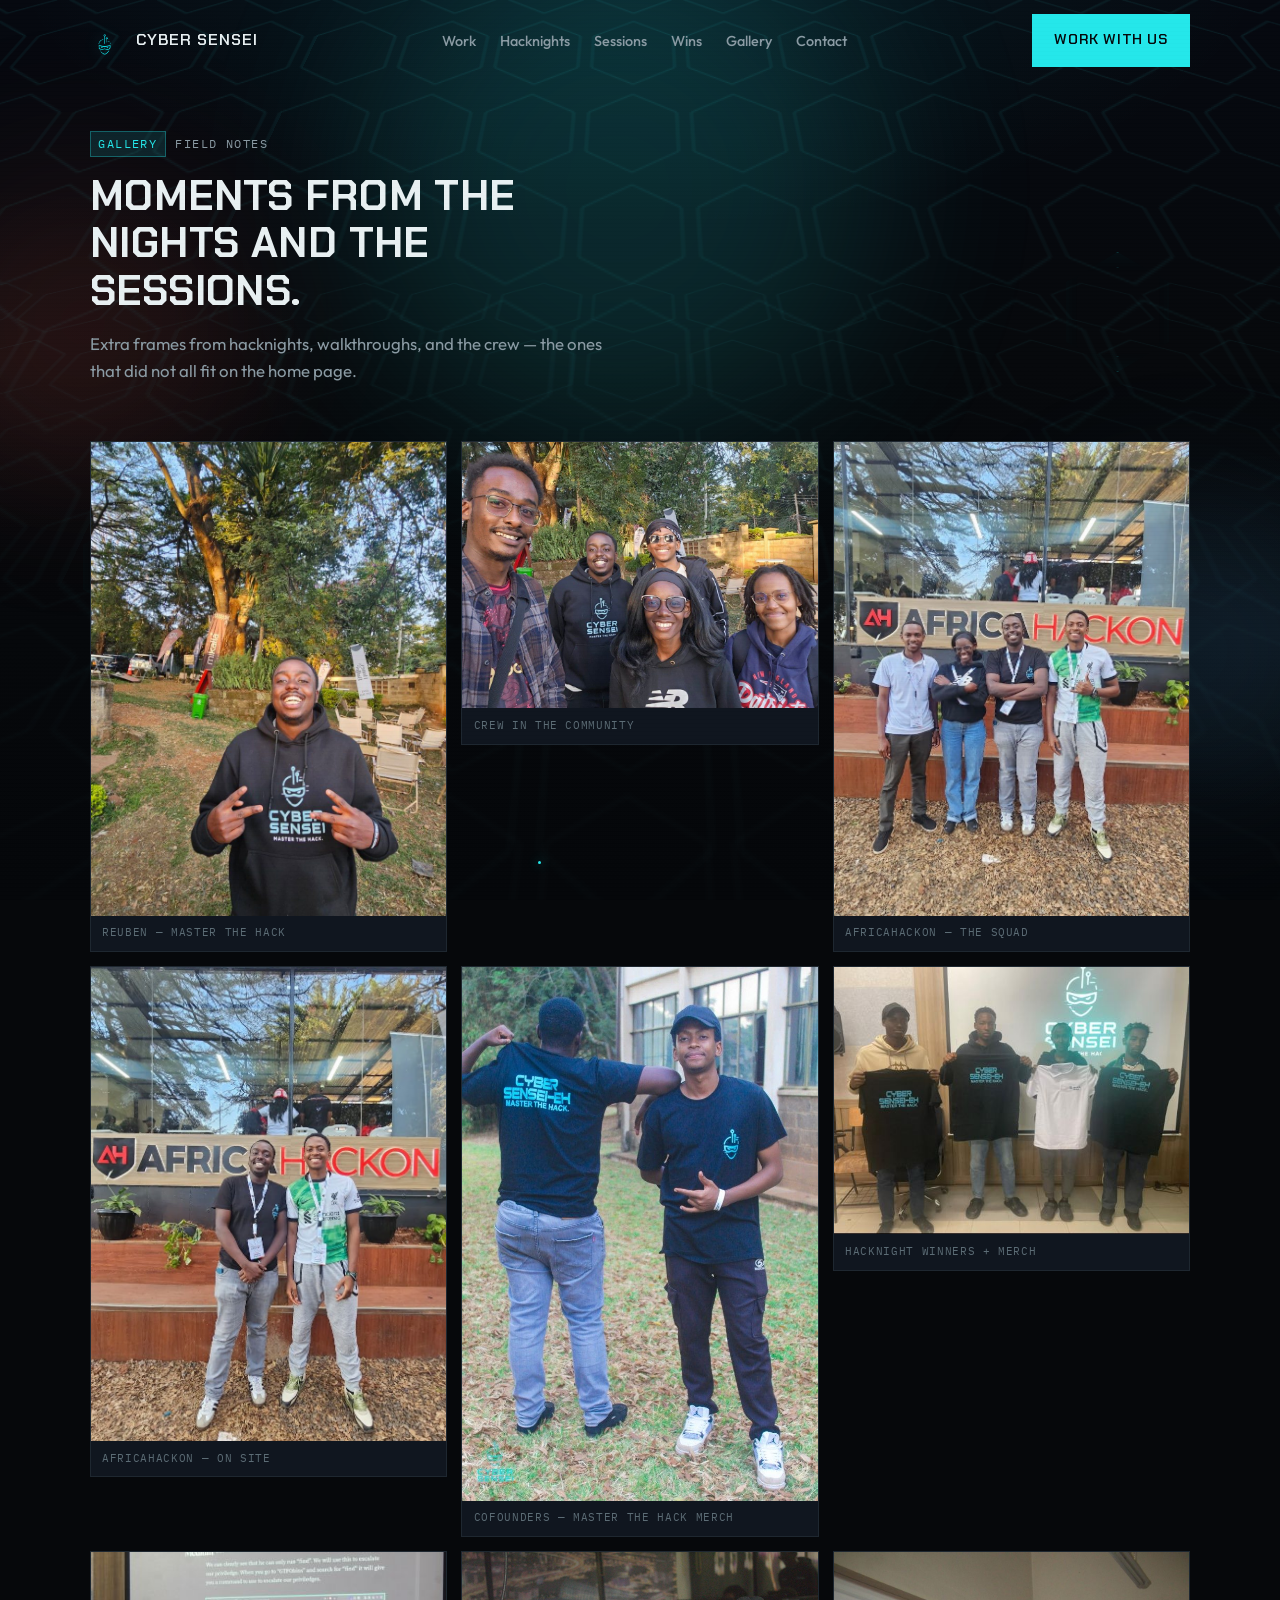
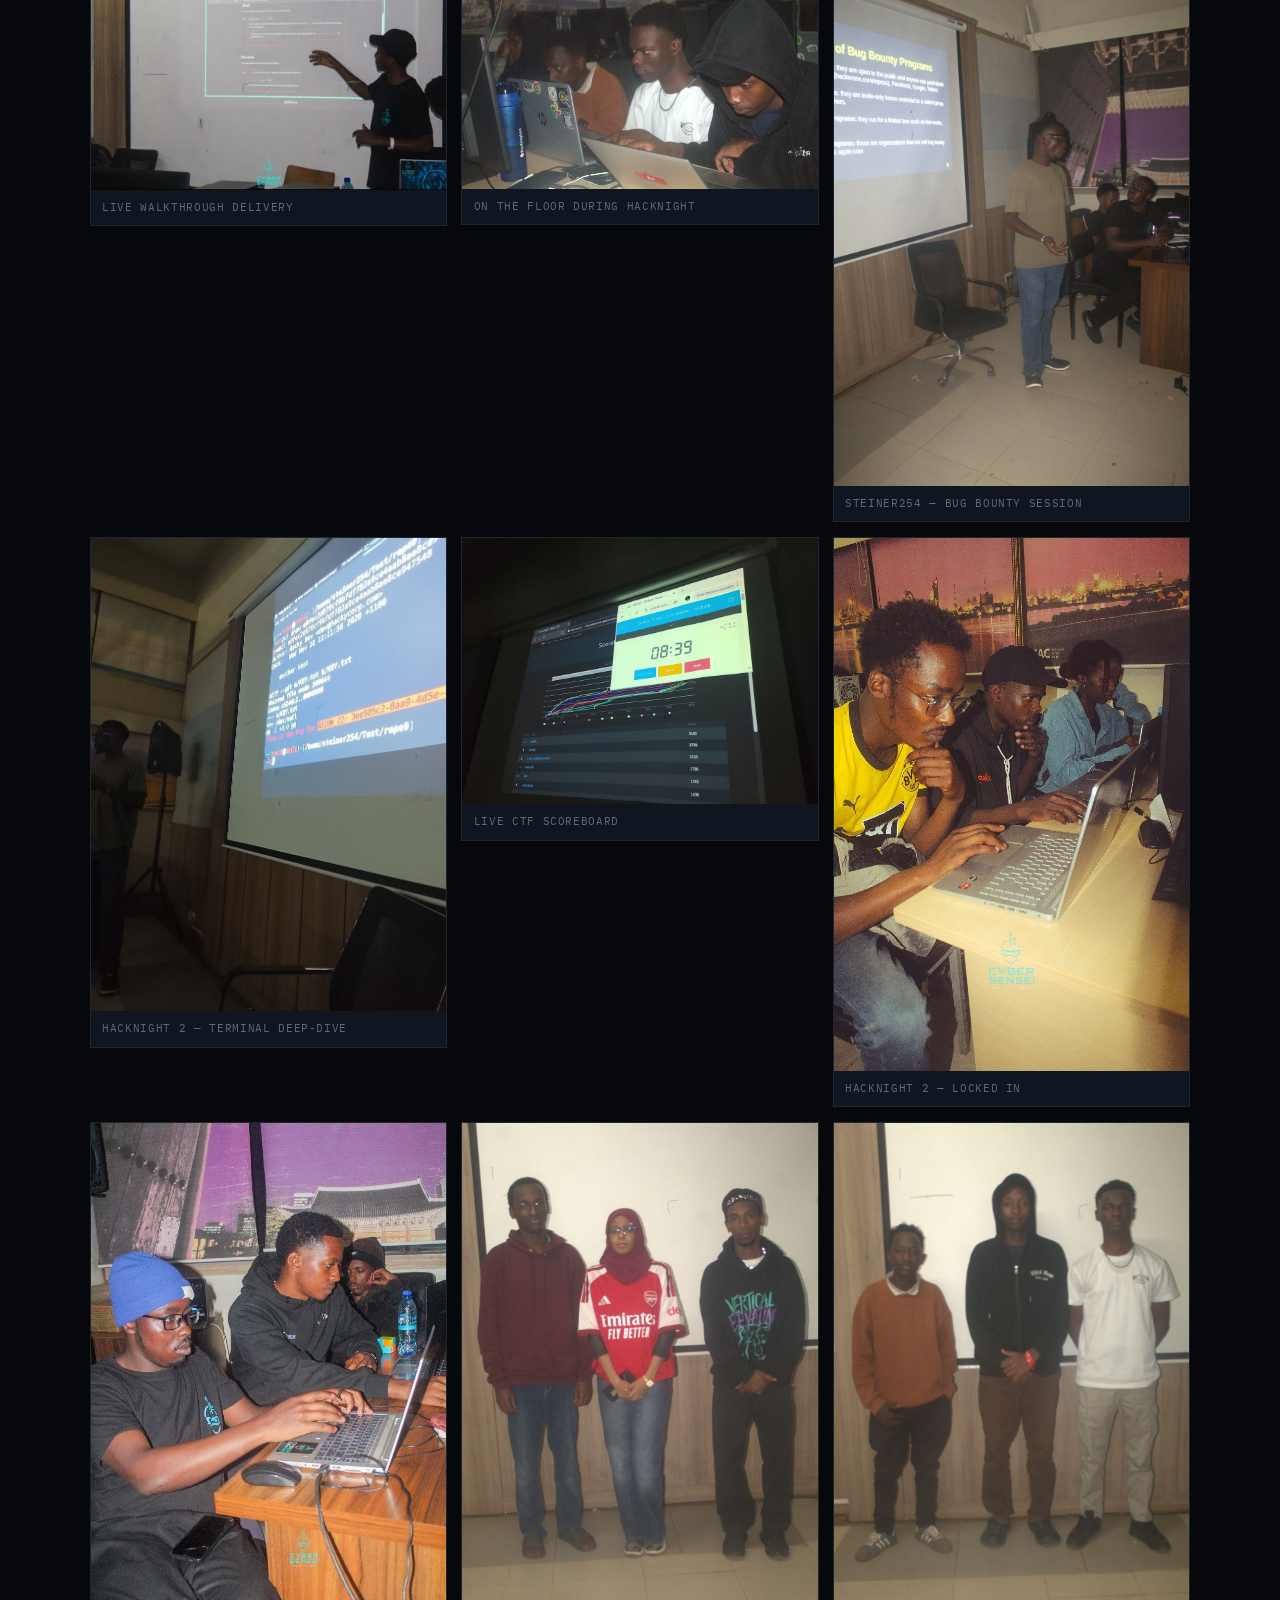
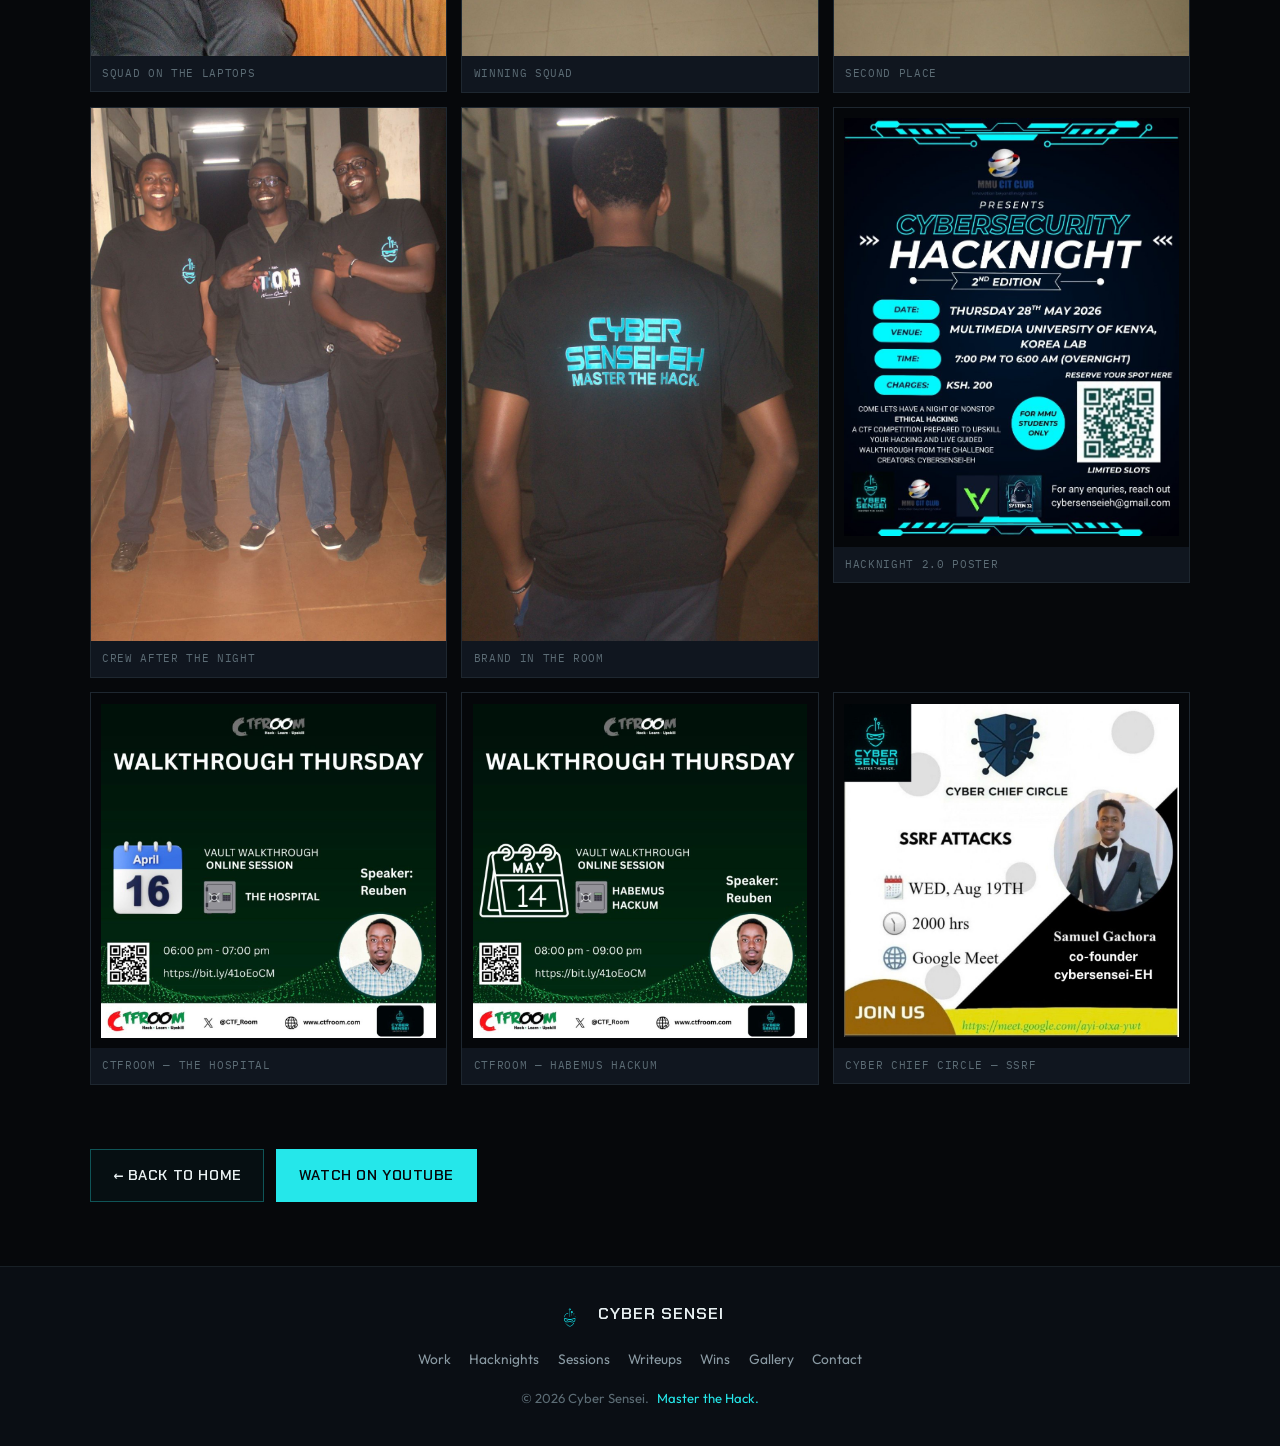
==== gallery/index.html @ e400ac19 "Serve inner pages without a .html suffix. Move each section into its own folder so the public addres" ====
<!DOCTYPE html>
<html lang="en">
<head>
  <meta charset="UTF-8">
  <meta name="viewport" content="width=device-width, initial-scale=1.0">
  <title>Gallery | Cyber Sensei</title>
  <meta name="description" content="Photos from Cyber Sensei hacknights, sessions, and community work.">
  <link rel="icon" type="image/svg+xml" href="../assets/favicon.svg">
  <link rel="apple-touch-icon" href="../assets/apple-touch-icon.png">
  <link rel="preconnect" href="https://fonts.googleapis.com">
  <link rel="preconnect" href="https://fonts.gstatic.com" crossorigin>
  <link href="https://fonts.googleapis.com/css2?family=Chakra+Petch:wght@500;600;700&family=IBM+Plex+Mono:wght@400;500&family=Outfit:wght@400;500;600;700&display=swap" rel="stylesheet">
  <link rel="stylesheet" href="../css/styles.css?v=pages-1">
</head>
<body class="page-gallery">

  <div class="scanlines" aria-hidden="true"></div>
  <div class="page-glow" aria-hidden="true"></div>
  <div class="atmosphere" aria-hidden="true">
    <div class="hex-mesh"></div>
    <div class="hex-mesh hex-mesh--soft"></div>
    <span class="glow-blob glow-blob--cyan"></span>
    <span class="glow-blob glow-blob--warm"></span>
    <span class="glow-blob glow-blob--steel"></span>
    <span class="hex-ring hex-ring--1"></span>
    <span class="hex-ring hex-ring--2"></span>
    <span class="spark spark--1"></span>
    <span class="spark spark--2"></span>
    <span class="spark spark--3"></span>
  </div>

  <header class="site-header" id="siteHeader">
    <div class="shell header-inner">
      <a href="../" class="brand">
        <img src="../assets/logo-mark.png" alt="" class="brand-mark" width="40" height="40">
        <span class="brand-word">Cyber Sensei</span>
      </a>

      <nav class="main-nav" id="mainNav" aria-label="Primary">
        <ul>
          <li><a href="../work/">Work</a></li>
          <li><a href="../hacknights/">Hacknights</a></li>
          <li><a href="../sessions/">Sessions</a></li>
          <li><a href="../wins/">Wins</a></li>
          <li><a href="../gallery/" aria-current="page">Gallery</a></li>
          <li><a href="../#contact">Contact</a></li>
        </ul>
      </nav>

      <div class="header-actions">
        <a href="../#contact" class="btn btn-solid">Work With Us</a>
        <button class="nav-toggle" id="navToggle" aria-label="Open menu" aria-expanded="false">
          <span></span><span></span>
        </button>
      </div>
    </div>
  </header>

  <main>
    <section class="gallery-hero">
      <div class="shell">
        <p class="eyebrow"><span class="eyebrow-code">GALLERY</span> Field notes</p>
        <h1>Moments from the nights and the sessions.</h1>
        <p class="section-lede">
          Extra frames from hacknights, walkthroughs, and the crew — the ones that
          did not all fit on the home page.
        </p>
      </div>
    </section>

    <section class="gallery-grid-section">
      <div class="shell gallery-masonry">

        <figure class="gallery-item" data-reveal>
          <div class="gallery-frame">
            <img src="../assets/gallery/reuben-hoodie.jpg" alt="Reuben in Cyber Sensei hoodie" loading="lazy">
          </div>
          <figcaption>Reuben — Master the Hack</figcaption>
        </figure>

        <figure class="gallery-item" data-reveal>
          <div class="gallery-frame">
            <img src="../assets/gallery/crew-selfie.jpg" alt="Cyber Sensei crew selfie" loading="lazy">
          </div>
          <figcaption>Crew in the community</figcaption>
        </figure>

        <figure class="gallery-item" data-reveal>
          <div class="gallery-frame">
            <img src="../assets/gallery/africahackon-group.jpg" alt="Team at AfricaHackon" loading="lazy">
          </div>
          <figcaption>AfricaHackon — the squad</figcaption>
        </figure>

        <figure class="gallery-item" data-reveal>
          <div class="gallery-frame">
            <img src="../assets/gallery/africahackon-duo.jpg" alt="Duo at AfricaHackon sign" loading="lazy">
          </div>
          <figcaption>AfricaHackon — on site</figcaption>
        </figure>

        <figure class="gallery-item" data-reveal>
          <div class="gallery-frame">
            <img src="../assets/hacknight/cofounders.jpg" alt="Cyber Sensei cofounders in branded merch" loading="lazy">
          </div>
          <figcaption>Cofounders — Master the Hack merch</figcaption>
        </figure>

        <figure class="gallery-item" data-reveal>
          <div class="gallery-frame">
            <img src="../assets/hacknight/merch-winners.jpg" alt="Winners with Cyber Sensei merch" loading="lazy">
          </div>
          <figcaption>Hacknight winners + merch</figcaption>
        </figure>

        <figure class="gallery-item" data-reveal>
          <div class="gallery-frame">
            <img src="../assets/hacknight/teaching-session.jpg" alt="Live walkthrough on projector" loading="lazy">
          </div>
          <figcaption>Live walkthrough delivery</figcaption>
        </figure>

        <figure class="gallery-item" data-reveal>
          <div class="gallery-frame">
            <img src="../assets/hacknight/in-action.jpg" alt="Students during hacknight" loading="lazy">
          </div>
          <figcaption>On the floor during Hacknight</figcaption>
        </figure>

        <figure class="gallery-item" data-reveal>
          <div class="gallery-frame">
            <img src="../assets/hacknight/steiner254.jpg" alt="steiner254 presenting bug bounty" loading="lazy">
          </div>
          <figcaption>steiner254 — bug bounty session</figcaption>
        </figure>

        <figure class="gallery-item" data-reveal>
          <div class="gallery-frame">
            <img src="../assets/hacknight/hn2-steiner-terminal.jpg" alt="Terminal demo during Hacknight 2" loading="lazy">
          </div>
          <figcaption>Hacknight 2 — terminal deep-dive</figcaption>
        </figure>

        <figure class="gallery-item" data-reveal>
          <div class="gallery-frame">
            <img src="../assets/hacknight/hn2-scoreboard.jpg" alt="Live CTF scoreboard" loading="lazy">
          </div>
          <figcaption>Live CTF scoreboard</figcaption>
        </figure>

        <figure class="gallery-item" data-reveal>
          <div class="gallery-frame">
            <img src="../assets/hacknight/hn2-focus.jpg" alt="Focused students at Hacknight 2" loading="lazy">
          </div>
          <figcaption>Hacknight 2 — locked in</figcaption>
        </figure>

        <figure class="gallery-item" data-reveal>
          <div class="gallery-frame">
            <img src="../assets/hacknight/hn2-crew-laptops.jpg" alt="Squad on laptops" loading="lazy">
          </div>
          <figcaption>Squad on the laptops</figcaption>
        </figure>

        <figure class="gallery-item" data-reveal>
          <div class="gallery-frame">
            <img src="../assets/hacknight/winners.jpg" alt="Winning team" loading="lazy">
          </div>
          <figcaption>Winning squad</figcaption>
        </figure>

        <figure class="gallery-item" data-reveal>
          <div class="gallery-frame">
            <img src="../assets/hacknight/second-place.jpg" alt="Second place team" loading="lazy">
          </div>
          <figcaption>Second place</figcaption>
        </figure>

        <figure class="gallery-item" data-reveal>
          <div class="gallery-frame">
            <img src="../assets/hacknight/crew.jpg" alt="Crew after the night" loading="lazy">
          </div>
          <figcaption>Crew after the night</figcaption>
        </figure>

        <figure class="gallery-item" data-reveal>
          <div class="gallery-frame">
            <img src="../assets/hacknight/brand-room.jpg" alt="Cyber Sensei branding in the room" loading="lazy">
          </div>
          <figcaption>Brand in the room</figcaption>
        </figure>

        <figure class="gallery-item gallery-item--poster" data-reveal>
          <div class="gallery-frame">
            <img src="../assets/events/hacknight2-poster.jpg" alt="Hacknight 2 poster" loading="lazy">
          </div>
          <figcaption>Hacknight 2.0 poster</figcaption>
        </figure>

        <figure class="gallery-item gallery-item--poster" data-reveal>
          <div class="gallery-frame">
            <img src="../assets/events/ctfroom-hospital.jpg" alt="CTFROOM The Hospital poster" loading="lazy">
          </div>
          <figcaption>CTFROOM — The Hospital</figcaption>
        </figure>

        <figure class="gallery-item gallery-item--poster" data-reveal>
          <div class="gallery-frame">
            <img src="../assets/events/ctfroom-habemus.jpg" alt="CTFROOM Habemus Hackum poster" loading="lazy">
          </div>
          <figcaption>CTFROOM — Habemus Hackum</figcaption>
        </figure>

        <figure class="gallery-item gallery-item--poster" data-reveal>
          <div class="gallery-frame">
            <img src="../assets/events/cyber-chief-ssrf.jpg" alt="Cyber Chief Circle SSRF poster" loading="lazy">
          </div>
          <figcaption>Cyber Chief Circle — SSRF</figcaption>
        </figure>
      </div>
    </section>

    <section class="gallery-back">
      <div class="shell">
        <a href="../" class="btn btn-ghost">← Back to home</a>
        <a href="../writeups/#youtube" class="btn btn-solid">Watch on YouTube</a>
      </div>
    </section>
  </main>

  <footer class="site-footer">
    <div class="shell footer-inner">
      <a href="../" class="footer-brand">
        <img src="../assets/logo-mark.png" alt="" width="36" height="36">
        <span>Cyber Sensei</span>
      </a>
      <nav class="footer-nav" aria-label="Footer">
        <a href="../work/">Work</a>
        <a href="../hacknights/">Hacknights</a>
        <a href="../sessions/">Sessions</a>
        <a href="../writeups/">Writeups</a>
        <a href="../wins/">Wins</a>
        <a href="../gallery/">Gallery</a>
        <a href="../#contact">Contact</a>
      </nav>
      <p class="footer-copy">
        © <span id="year"></span> Cyber Sensei.
        <span class="footer-tag">Master the Hack.</span>
      </p>
    </div>
  </footer>

  <button class="to-top" id="toTop" aria-label="Back to top">↑</button>
  <script src="../js/script.js?v=pages-1"></script>
</body>
</html>
---- css/styles.css ----
/* Cyber Sensei — Redesign v2
   Brand cyan from logo. Cleaner atmosphere. Compact founders.
   ============================================================ */

:root {
  --ink: #06080b;
  --ink-2: #0a0e14;
  --ink-3: #10161f;
  --ink-4: #161e29;
  --line: rgba(170, 210, 220, 0.09);
  --line-strong: rgba(37, 231, 234, 0.32);

  --cyan: #25e7ea;
  --cyan-soft: #7af0f2;
  --cyan-dim: rgba(37, 231, 234, 0.12);
  --cyan-glow: rgba(37, 231, 234, 0.4);

  --signal: #e85a4a;
  --signal-dim: rgba(232, 90, 74, 0.1);
  --steel: #4a9fd8;
  --steel-dim: rgba(74, 159, 216, 0.1);

  --text: #e8f0f2;
  --muted: #8b9ba4;
  --faint: #5c6c75;

  --shell: 1100px;
  --ease: cubic-bezier(0.22, 0.85, 0.28, 1);

  --font-display: "Chakra Petch", sans-serif;
  --font-body: "Outfit", sans-serif;
  --font-mono: "IBM Plex Mono", monospace;
}

*, *::before, *::after { box-sizing: border-box; }
html { scroll-behavior: smooth; }
body, h1, h2, h3, h4, p, ul, ol, figure { margin: 0; }
ul, ol { padding: 0; list-style: none; }
a { color: inherit; text-decoration: none; }
img { max-width: 100%; display: block; }
button, input, textarea, select { font: inherit; color: inherit; }
button { cursor: pointer; border: 0; background: none; }

body {
  background: var(--ink);
  color: var(--text);
  font-family: var(--font-body);
  font-size: 1.05rem;
  line-height: 1.65;
  -webkit-font-smoothing: antialiased;
  overflow-x: hidden;
}

::selection {
  background: var(--cyan);
  color: var(--ink);
}

.shell {
  width: min(100% - 2.5rem, var(--shell));
  margin-inline: auto;
}

.mono {
  font-family: var(--font-mono);
  font-size: 0.85em;
  color: var(--cyan);
}

/* Fixed overlays */
.scanlines {
  pointer-events: none;
  position: fixed;
  inset: 0;
  z-index: 1000;
  opacity: 0.03;
  background: repeating-linear-gradient(
    to bottom,
    transparent 0,
    transparent 3px,
    rgba(0, 0, 0, 0.4) 4px
  );
}

.page-glow {
  pointer-events: none;
  position: fixed;
  inset: 0;
  z-index: -2;
  background:
    radial-gradient(ellipse 90% 55% at 50% -5%, rgba(37, 231, 234, 0.09), transparent 55%),
    radial-gradient(ellipse 45% 35% at 0% 40%, rgba(232, 90, 74, 0.06), transparent 55%),
    radial-gradient(ellipse 40% 40% at 100% 70%, rgba(74, 159, 216, 0.07), transparent 50%),
    linear-gradient(180deg, #060910 0%, #07090c 40%, #05070a 100%);
}

/* Atmosphere inspired by summit / savanna / cyberpro energy —
   hex terrain, dual glows, floating rings — in Cyber Sensei cyan */
.atmosphere {
  pointer-events: none;
  position: fixed;
  inset: 0;
  z-index: -1;
  overflow: hidden;
}

.hex-mesh {
  position: absolute;
  inset: -10% -5% auto;
  height: 72vh;
  opacity: 0.28;
  background-image: url("data:image/svg+xml,%3Csvg xmlns='http://www.w3.org/2000/svg' width='56' height='64' viewBox='0 0 56 64'%3E%3Cpath fill='none' stroke='%2325e7ea' stroke-opacity='0.45' stroke-width='1' d='M28 2 L52 16 V44 L28 58 L4 44 V16 Z'/%3E%3C/svg%3E");
  background-size: 56px 64px;
  transform: perspective(900px) rotateX(58deg) scale(1.35);
  transform-origin: center top;
  mask-image: linear-gradient(to bottom, black 10%, transparent 85%);
  -webkit-mask-image: linear-gradient(to bottom, black 10%, transparent 85%);
  animation: mesh-pulse 14s ease-in-out infinite;
}

.hex-mesh--soft {
  opacity: 0.12;
  top: 28%;
  height: 55vh;
  transform: perspective(900px) rotateX(62deg) scale(1.5) translateY(8%);
  animation-duration: 20s;
  animation-delay: -4s;
  filter: blur(0.4px);
}

@keyframes mesh-pulse {
  0%, 100% { opacity: 0.22; }
  50% { opacity: 0.34; }
}

.glow-blob {
  position: absolute;
  border-radius: 50%;
  filter: blur(90px);
  animation: blob-drift 24s ease-in-out infinite;
}

.glow-blob--cyan {
  width: min(48vw, 520px);
  height: min(48vw, 520px);
  background: #25e7ea;
  top: -8%;
  left: 28%;
  opacity: 0.14;
}

.glow-blob--warm {
  width: 320px;
  height: 320px;
  background: #e85a4a;
  top: 18%;
  left: -6%;
  opacity: 0.1;
  animation-duration: 28s;
  animation-delay: -6s;
}

.glow-blob--steel {
  width: 280px;
  height: 280px;
  background: #4a9fd8;
  bottom: 12%;
  right: -4%;
  opacity: 0.12;
  animation-duration: 26s;
  animation-delay: -11s;
}

@keyframes blob-drift {
  0%, 100% { transform: translate(0, 0) scale(1); }
  50% { transform: translate(18px, -28px) scale(1.08); }
}

.hex-ring {
  position: absolute;
  width: 160px;
  height: 160px;
  border: 1px solid rgba(37, 231, 234, 0.22);
  clip-path: polygon(50% 0%, 93% 25%, 93% 75%, 50% 100%, 7% 75%, 7% 25%);
  background: transparent;
  box-shadow: inset 0 0 24px rgba(37, 231, 234, 0.06);
  animation: ring-float 18s ease-in-out infinite;
}

.hex-ring::after {
  content: "";
  position: absolute;
  inset: 14px;
  clip-path: polygon(50% 0%, 93% 25%, 93% 75%, 50% 100%, 7% 75%, 7% 25%);
  border: 1px solid rgba(37, 231, 234, 0.12);
}

.hex-ring--1 { top: 28%; right: 8%; width: 120px; height: 120px; }
.hex-ring--2 { top: 58%; left: 6%; width: 90px; height: 90px; animation-delay: -5s; animation-duration: 22s; border-color: rgba(74, 159, 216, 0.25); }
.hex-ring--3 { bottom: 18%; right: 22%; width: 70px; height: 70px; animation-delay: -9s; opacity: 0.7; }

@keyframes ring-float {
  0%, 100% { transform: translateY(0) rotate(0deg); opacity: 0.55; }
  50% { transform: translateY(-22px) rotate(8deg); opacity: 0.9; }
}

.spark {
  position: absolute;
  width: 3px;
  height: 3px;
  border-radius: 50%;
  background: #25e7ea;
  box-shadow: 0 0 10px rgba(37, 231, 234, 0.8);
  animation: spark-rise 12s linear infinite;
}

.spark--1 { left: 18%; bottom: 8%; animation-delay: 0s; }
.spark--2 { left: 42%; bottom: 4%; animation-delay: -3s; animation-duration: 15s; }
.spark--3 { left: 68%; bottom: 10%; animation-delay: -7s; animation-duration: 13s; }
.spark--4 { left: 85%; bottom: 6%; animation-delay: -10s; animation-duration: 16s; }

@keyframes spark-rise {
  0% { transform: translateY(0) scale(1); opacity: 0; }
  15% { opacity: 0.9; }
  100% { transform: translateY(-70vh) scale(0.4); opacity: 0; }
}

/* legacy aliases if any remain */
.float-field { display: none; }

/* ---------- Header ---------- */
.site-header {
  position: fixed;
  inset: 0 0 auto;
  z-index: 100;
  padding: 0.85rem 0;
  transition: background 0.3s var(--ease), border-color 0.3s, backdrop-filter 0.3s;
  border-bottom: 1px solid transparent;
}

.site-header.is-scrolled {
  background: rgba(6, 8, 11, 0.88);
  backdrop-filter: blur(16px);
  border-bottom-color: var(--line);
}

.header-inner {
  display: flex;
  align-items: center;
  justify-content: space-between;
  gap: 1.5rem;
}

.brand {
  display: inline-flex;
  align-items: center;
  gap: 0.65rem;
}

.brand-mark {
  width: 36px;
  height: 36px;
  object-fit: contain;
  filter: drop-shadow(0 0 8px rgba(37, 231, 234, 0.35));
}

.brand-word {
  font-family: var(--font-display);
  font-weight: 600;
  font-size: 1rem;
  letter-spacing: 0.06em;
  text-transform: uppercase;
}

.main-nav ul {
  display: flex;
  gap: 1.5rem;
}

.main-nav a {
  font-size: 0.9rem;
  font-weight: 500;
  color: var(--muted);
  transition: color 0.2s;
}

.main-nav a:hover { color: var(--text); }

.header-actions {
  display: flex;
  align-items: center;
  gap: 0.75rem;
}

.nav-toggle {
  display: none;
  width: 42px;
  height: 42px;
  flex-direction: column;
  justify-content: center;
  align-items: center;
  gap: 6px;
}

.nav-toggle span {
  display: block;
  width: 22px;
  height: 2px;
  background: var(--text);
  transition: transform 0.25s var(--ease);
}

.nav-toggle[aria-expanded="true"] span:first-child {
  transform: translateY(4px) rotate(45deg);
}
.nav-toggle[aria-expanded="true"] span:last-child {
  transform: translateY(-4px) rotate(-45deg);
}

/* ---------- Buttons ---------- */
.btn {
  display: inline-flex;
  align-items: center;
  justify-content: center;
  gap: 0.5rem;
  padding: 0.85rem 1.35rem;
  font-family: var(--font-display);
  font-weight: 600;
  font-size: 0.9rem;
  letter-spacing: 0.04em;
  text-transform: uppercase;
  border: 1px solid transparent;
  transition: transform 0.2s var(--ease), background 0.2s, border-color 0.2s, box-shadow 0.2s;
}

.btn:hover { transform: translateY(-1px); }
.btn:active { transform: translateY(0); }

.btn-solid {
  background: var(--cyan);
  color: var(--ink);
}

.btn-solid:hover {
  box-shadow: 0 0 32px -6px var(--cyan-glow);
}

.btn-ghost {
  border-color: var(--line-strong);
  color: var(--text);
  background: rgba(37, 231, 234, 0.03);
}

.btn-ghost:hover {
  background: var(--cyan-dim);
  border-color: var(--cyan);
}

.btn-block { width: 100%; }

.text-link {
  display: inline-block;
  margin-top: 0.55rem;
  font-family: var(--font-mono);
  font-size: 0.84rem;
  color: var(--cyan);
  border-bottom: 1px solid transparent;
  transition: border-color 0.2s;
}

.text-link:hover { border-bottom-color: var(--cyan); }

/* ---------- Hero ---------- */
.hero {
  position: relative;
  min-height: 100svh;
  display: grid;
  place-items: center;
  padding: 7rem 0 5rem;
  overflow: hidden;
  background:
    linear-gradient(180deg, rgba(6, 8, 11, 0.2) 0%, var(--ink) 100%);
}

.hero-atmosphere {
  position: absolute;
  inset: 0;
  pointer-events: none;
}

.hero-mesh {
  position: absolute;
  inset: -20%;
  background:
    radial-gradient(circle at 30% 40%, rgba(37, 231, 234, 0.08), transparent 35%),
    radial-gradient(circle at 70% 55%, rgba(74, 159, 216, 0.06), transparent 30%),
    radial-gradient(circle at 50% 20%, rgba(37, 231, 234, 0.05), transparent 40%);
  animation: mesh-shift 18s ease-in-out infinite alternate;
}

@keyframes mesh-shift {
  from { transform: translate(0, 0) scale(1); }
  to { transform: translate(-2%, 3%) scale(1.05); }
}

.hero-grid {
  position: absolute;
  inset: 0;
  background-image:
    linear-gradient(rgba(37, 231, 234, 0.045) 1px, transparent 1px),
    linear-gradient(90deg, rgba(37, 231, 234, 0.045) 1px, transparent 1px);
  background-size: 64px 64px;
  mask-image: radial-gradient(ellipse 65% 55% at 50% 42%, black 15%, transparent 72%);
  animation: grid-drift 32s linear infinite;
}

@keyframes grid-drift {
  from { background-position: 0 0; }
  to { background-position: 64px 64px; }
}

.hero-orb {
  position: absolute;
  border-radius: 50%;
  filter: blur(90px);
}

.hero-orb--cyan {
  width: min(46vw, 480px);
  height: min(46vw, 480px);
  background: var(--cyan);
  top: 6%;
  left: 50%;
  opacity: 0.14;
  animation: orb-breathe 9s ease-in-out infinite;
}

.hero-orb--red {
  width: 240px;
  height: 240px;
  background: var(--signal);
  bottom: 14%;
  left: 6%;
  opacity: 0.1;
  animation: orb-float 11s ease-in-out infinite 1s;
}

.hero-orb--blue {
  width: 220px;
  height: 220px;
  background: var(--steel);
  bottom: 20%;
  right: 8%;
  opacity: 0.12;
  animation: orb-float 10s ease-in-out infinite 2s;
}

.hero-ring {
  position: absolute;
  top: 42%;
  left: 50%;
  width: min(70vw, 560px);
  height: min(70vw, 560px);
  transform: translate(-50%, -50%);
  border: 1px solid rgba(37, 231, 234, 0.08);
  border-radius: 50%;
  animation: ring-pulse 6s ease-in-out infinite;
}

@keyframes orb-breathe {
  0%, 100% { transform: translateX(-50%) scale(1); opacity: 0.12; }
  50% { transform: translateX(-50%) scale(1.1); opacity: 0.2; }
}

@keyframes orb-float {
  0%, 100% { transform: translateY(0); }
  50% { transform: translateY(-16px); }
}

@keyframes ring-pulse {
  0%, 100% { opacity: 0.4; transform: translate(-50%, -50%) scale(1); }
  50% { opacity: 0.8; transform: translate(-50%, -50%) scale(1.04); }
}

.hero-stage {
  position: relative;
  z-index: 1;
  text-align: center;
  display: flex;
  flex-direction: column;
  align-items: center;
  gap: 1.25rem;
  max-width: 720px;
}

.hero-logo {
  width: min(72vw, 380px);
  height: auto;
  filter: drop-shadow(0 0 48px rgba(37, 231, 234, 0.28));
  animation: logo-in 1s var(--ease) both;
}

@keyframes logo-in {
  from { opacity: 0; transform: translateY(14px) scale(0.97); }
  to { opacity: 1; transform: translateY(0) scale(1); }
}

.hero-headline {
  font-family: var(--font-display);
  font-weight: 700;
  font-size: clamp(1.9rem, 5.2vw, 3.2rem);
  line-height: 1.12;
  letter-spacing: 0.01em;
  text-transform: uppercase;
  animation: fade-up 0.85s var(--ease) 0.12s both;
}

.hero-headline em {
  font-style: normal;
  color: var(--cyan);
  text-shadow: 0 0 40px rgba(37, 231, 234, 0.25);
}

.hero-lede {
  max-width: 32rem;
  color: var(--muted);
  font-size: 1.06rem;
  animation: fade-up 0.85s var(--ease) 0.24s both;
}

.hero-cta {
  display: flex;
  flex-wrap: wrap;
  gap: 0.8rem;
  justify-content: center;
  margin-top: 0.35rem;
  animation: fade-up 0.85s var(--ease) 0.36s both;
}

@keyframes fade-up {
  from { opacity: 0; transform: translateY(14px); }
  to { opacity: 1; transform: translateY(0); }
}

.scroll-hint {
  position: absolute;
  bottom: 1.6rem;
  left: 50%;
  transform: translateX(-50%);
  width: 22px;
  height: 36px;
  display: grid;
  place-items: start center;
  padding-top: 6px;
  border: 1px solid var(--line-strong);
  border-radius: 999px;
  opacity: 0.65;
}

.scroll-hint-line {
  width: 2px;
  height: 8px;
  background: var(--cyan);
  animation: scroll-pulse 1.6s ease-in-out infinite;
}

@keyframes scroll-pulse {
  0% { transform: translateY(0); opacity: 1; }
  100% { transform: translateY(12px); opacity: 0; }
}

/* ---------- Ticker ---------- */
.ticker {
  border-block: 1px solid var(--line);
  background: linear-gradient(90deg, var(--ink-2), var(--ink-3), var(--ink-2));
  overflow: hidden;
  padding: 0.8rem 0;
}

.ticker-track {
  display: flex;
  align-items: center;
  gap: 1.4rem;
  width: max-content;
  font-family: var(--font-display);
  font-size: 0.78rem;
  font-weight: 600;
  letter-spacing: 0.12em;
  text-transform: uppercase;
  color: var(--muted);
  animation: ticker 42s linear infinite;
}

.ticker-track i {
  display: inline-block;
  width: 5px;
  height: 5px;
  background: var(--cyan);
  border-radius: 50%;
  box-shadow: 0 0 8px var(--cyan-glow);
}

@keyframes ticker {
  from { transform: translateX(0); }
  to { transform: translateX(-50%); }
}

/* ---------- Shared ---------- */
.eyebrow {
  display: inline-flex;
  align-items: center;
  gap: 0.6rem;
  font-family: var(--font-mono);
  font-size: 0.76rem;
  letter-spacing: 0.12em;
  text-transform: uppercase;
  color: var(--muted);
  margin-bottom: 0.95rem;
}

.eyebrow-code {
  color: var(--cyan);
  padding: 0.15rem 0.45rem;
  border: 1px solid var(--line-strong);
  background: var(--cyan-dim);
}

.section-head {
  max-width: 38rem;
  margin-bottom: 2.75rem;
}

.section-head--center {
  margin-inline: auto;
  text-align: center;
}

.section-head h2,
.about-intro h2,
.why-intro h2,
.contact-copy h2 {
  font-family: var(--font-display);
  font-weight: 700;
  font-size: clamp(1.7rem, 3.4vw, 2.45rem);
  line-height: 1.15;
  letter-spacing: 0.01em;
  text-transform: uppercase;
}

.section-lede {
  margin-top: 0.85rem;
  color: var(--muted);
  max-width: 34rem;
}

.section-head--center .section-lede {
  margin-inline: auto;
}

/* ---------- About ---------- */
.about {
  padding: 6rem 0;
  background:
    radial-gradient(ellipse 55% 45% at 0% 40%, rgba(37, 231, 234, 0.05), transparent 55%),
    var(--ink);
}

.about-layout {
  display: grid;
  grid-template-columns: 1fr 1.1fr;
  gap: 3.25rem;
  align-items: start;
}

.about-body p {
  color: var(--muted);
  margin-bottom: 1rem;
}

.about-pills {
  display: flex;
  flex-wrap: wrap;
  gap: 0.55rem;
  margin-top: 1.5rem;
  padding-top: 1.5rem;
  border-top: 1px solid var(--line);
}

.about-pills li {
  font-family: var(--font-mono);
  font-size: 0.72rem;
  letter-spacing: 0.06em;
  text-transform: uppercase;
  color: var(--cyan-soft);
  padding: 0.4rem 0.7rem;
  border: 1px solid var(--line-strong);
  background: var(--cyan-dim);
}

/* ---------- Work grid ---------- */
.work {
  padding: 6rem 0;
  background:
    linear-gradient(180deg, var(--ink-2) 0%, var(--ink-3) 100%);
  border-block: 1px solid var(--line);
}

.work-grid {
  display: grid;
  grid-template-columns: repeat(3, 1fr);
  gap: 1rem;
}

.work-item {
  padding: 1.5rem 1.35rem 1.6rem;
  border: 1px solid var(--line);
  background: rgba(6, 8, 11, 0.45);
  position: relative;
  transition: border-color 0.25s, transform 0.25s var(--ease), background 0.25s;
}

.work-item::after {
  content: "";
  position: absolute;
  inset: 0 auto 0 0;
  width: 2px;
  background: linear-gradient(180deg, var(--cyan), transparent);
  opacity: 0;
  transition: opacity 0.25s;
}

.work-item:hover {
  transform: translateY(-3px);
  border-color: var(--line-strong);
  background: var(--ink-4);
}

.work-item:hover::after { opacity: 1; }

.work-index {
  font-family: var(--font-mono);
  font-size: 0.75rem;
  color: var(--cyan);
  display: block;
  margin-bottom: 0.85rem;
}

.work-item h3 {
  font-family: var(--font-display);
  font-size: 1.15rem;
  font-weight: 600;
  letter-spacing: 0.02em;
  text-transform: uppercase;
  margin-bottom: 0.55rem;
}

.work-item p {
  color: var(--muted);
  font-size: 0.95rem;
}

/* Featured engagement under services — editorial strip, not a card */
.work-proof {
  margin-top: 3.25rem;
  padding-top: 2.1rem;
  border-top: 1px solid var(--line);
  position: relative;
  max-width: 46rem;
}

.work-proof::before {
  content: "";
  position: absolute;
  top: -1px;
  left: 0;
  width: 5.5rem;
  height: 2px;
  background: var(--cyan);
}

.work-proof-top {
  display: flex;
  flex-wrap: wrap;
  align-items: center;
  justify-content: space-between;
  gap: 0.65rem 1.25rem;
  margin-bottom: 1.15rem;
}

.work-proof-status {
  display: inline-flex;
  align-items: center;
  gap: 0.45rem;
  font-family: var(--font-mono);
  font-size: 0.7rem;
  letter-spacing: 0.08em;
  text-transform: uppercase;
  color: var(--cyan-soft);
}

.work-proof-dot {
  width: 0.42rem;
  height: 0.42rem;
  border-radius: 50%;
  background: var(--cyan);
  box-shadow: 0 0 10px var(--cyan-glow);
  flex-shrink: 0;
}

.work-proof-kicker {
  font-family: var(--font-mono);
  font-size: 0.72rem;
  letter-spacing: 0.1em;
  text-transform: uppercase;
  color: var(--faint);
  margin-bottom: 0.55rem;
}

.work-proof h3 {
  font-family: var(--font-display);
  font-weight: 700;
  font-size: clamp(1.35rem, 2.8vw, 1.85rem);
  letter-spacing: 0.01em;
  line-height: 1.2;
  text-transform: none;
  margin-bottom: 1rem;
  max-width: 22ch;
}

.work-proof-body {
  display: grid;
  gap: 0.85rem;
  max-width: 40rem;
}

.work-proof-body p {
  color: var(--muted);
  font-size: 1.02rem;
  line-height: 1.65;
}

.work-proof-body a {
  color: var(--cyan-soft);
  border-bottom: 1px solid rgba(37, 231, 234, 0.35);
  transition: color 0.2s, border-color 0.2s;
}

.work-proof-body a:hover {
  color: var(--cyan);
  border-bottom-color: var(--cyan);
}

.work-proof-outcome {
  color: var(--text) !important;
  padding-left: 0.95rem;
  border-left: 2px solid rgba(37, 231, 234, 0.55);
}

.work-proof > .text-link {
  margin-top: 1.25rem;
}

@media (max-width: 640px) {
  .work-proof {
    margin-top: 2.5rem;
    padding-top: 1.6rem;
  }

  .work-proof h3 {
    max-width: none;
  }
}

/* ---------- Hacknights ---------- */
.hacknights {
  padding: 6rem 0;
  background:
    radial-gradient(ellipse 55% 45% at 80% 10%, rgba(37, 231, 234, 0.07), transparent 50%),
    radial-gradient(ellipse 40% 35% at 0% 80%, rgba(232, 90, 74, 0.05), transparent 50%),
    var(--ink);
  border-block: 1px solid var(--line);
}

.hn-stats {
  display: grid;
  grid-template-columns: repeat(4, 1fr);
  gap: 0.85rem;
  margin-bottom: 2.5rem;
}

.hn-collab {
  display: flex;
  align-items: center;
  gap: 1.25rem;
  margin-bottom: 2rem;
  padding: 1rem 1.2rem;
  border: 1px solid var(--line);
  background: var(--ink-2);
}

.hn-collab-logo {
  width: auto;
  height: 64px;
  object-fit: contain;
  flex-shrink: 0;
  background: #f5f5f5;
  padding: 0.35rem 0.55rem;
}

.hn-collab p {
  margin: 0;
  color: var(--muted);
  font-size: 0.95rem;
}

.hn-collab strong { color: var(--text); }

.hn-meta-line {
  display: flex;
  flex-wrap: wrap;
  gap: 0.5rem 0.85rem;
  margin-bottom: 0.9rem !important;
}

.hn-meta-line span {
  font-family: var(--font-mono);
  font-size: 0.72rem;
  letter-spacing: 0.06em;
  text-transform: uppercase;
  color: var(--cyan);
  padding: 0.25rem 0.5rem;
  border: 1px solid var(--line-strong);
  background: var(--cyan-dim);
}

.hn-feature--flip { margin-top: 2rem; }

@media (min-width: 961px) {
  .hn-feature--flip .hn-feature-copy { order: 1; }
  .hn-feature--flip .hn-feature-media { order: 2; }
}

.hn-feature-media--poster {
  min-height: 380px;
  background: #05070a;
  display: grid;
  place-items: center;
}

.hn-feature-media--poster img {
  width: 100%;
  height: 100%;
  max-height: 520px;
}

.img-contain {
  object-fit: contain !important;
  object-position: center center !important;
}

.img-focus-top {
  object-fit: cover !important;
  object-position: center top !important;
}

.img-focus-center {
  object-fit: cover !important;
  object-position: center center !important;
}

.hn-stat {
  padding: 1.15rem 1rem;
  border: 1px solid var(--line);
  background: linear-gradient(160deg, var(--ink-3), var(--ink-2));
  text-align: center;
}

.hn-stat strong {
  display: block;
  font-family: var(--font-display);
  font-size: clamp(1.35rem, 3vw, 1.85rem);
  color: var(--cyan);
  letter-spacing: 0.02em;
  margin-bottom: 0.3rem;
}

.hn-stat span {
  font-size: 0.82rem;
  color: var(--muted);
}

.hn-feature {
  display: grid;
  grid-template-columns: 1.05fr 1fr;
  gap: 1.5rem;
  align-items: stretch;
  margin-bottom: 1.5rem;
}

.hn-feature-media {
  position: relative;
  overflow: hidden;
  border: 1px solid var(--line-strong);
  min-height: 320px;
}

.hn-feature-media img {
  width: 100%;
  height: 100%;
  object-fit: cover;
  object-position: center top;
  filter: contrast(1.05) saturate(0.95);
}

.hn-feature-overlay {
  position: absolute;
  left: 0;
  right: 0;
  bottom: 0;
  padding: 1rem 1.1rem;
  background: linear-gradient(transparent, rgba(6, 8, 11, 0.92));
}

.hn-feature-overlay p {
  color: var(--muted);
  font-size: 0.9rem;
  margin-top: 0.2rem;
}

.hn-feature-copy {
  padding: 0.4rem 0.2rem;
}

.hn-feature-copy h3 {
  font-family: var(--font-display);
  font-size: 1.4rem;
  font-weight: 600;
  letter-spacing: 0.02em;
  text-transform: uppercase;
  margin-bottom: 0.85rem;
}

.hn-feature-copy p {
  color: var(--muted);
  margin-bottom: 0.85rem;
  font-size: 0.98rem;
}

.hn-checklist {
  margin-top: 1rem;
  display: flex;
  flex-direction: column;
  gap: 0.55rem;
}

.hn-checklist li {
  position: relative;
  padding-left: 1.15rem;
  font-size: 0.94rem;
}

.hn-checklist li::before {
  content: "";
  position: absolute;
  left: 0;
  top: 0.55em;
  width: 7px;
  height: 7px;
  background: var(--cyan);
  box-shadow: 0 0 10px var(--cyan-glow);
}

.hn-gallery {
  display: grid;
  grid-template-columns: repeat(4, 1fr);
  gap: 0.75rem;
  margin-bottom: 2rem;
}

.hn-gallery figure {
  border: 1px solid var(--line);
  overflow: hidden;
  background: var(--ink-3);
  transition: border-color 0.25s, transform 0.25s var(--ease);
}

.hn-gallery figure:hover {
  border-color: var(--line-strong);
  transform: translateY(-2px);
}

.hn-gallery img {
  width: 100%;
  aspect-ratio: 3 / 4;
  object-fit: cover;
  object-position: center center;
}

.hn-gallery figcaption {
  padding: 0.55rem 0.7rem;
  font-family: var(--font-mono);
  font-size: 0.68rem;
  letter-spacing: 0.06em;
  text-transform: uppercase;
  color: var(--faint);
}

.hn-guest {
  display: grid;
  grid-template-columns: 280px 1fr;
  gap: 1.5rem;
  align-items: center;
  padding: 1.25rem;
  border: 1px solid var(--line-strong);
  background:
    linear-gradient(120deg, rgba(37, 231, 234, 0.06), transparent 45%),
    var(--ink-2);
}

.hn-guest-media {
  overflow: hidden;
  border: 1px solid var(--line);
  aspect-ratio: 4 / 3;
}

.hn-guest-media img {
  width: 100%;
  height: 100%;
  object-fit: cover;
  object-position: center top;
}

.hn-guest-copy a {
  color: var(--cyan);
  border-bottom: 1px solid transparent;
}

.hn-guest-copy a:hover { border-bottom-color: var(--cyan); }

.hn-invite {
  margin-top: 2rem;
  padding: 1.6rem 1.5rem;
  border: 1px dashed var(--line-strong);
  background:
    radial-gradient(ellipse 70% 80% at 0% 0%, rgba(37, 231, 234, 0.08), transparent 55%),
    var(--ink-2);
}

.hn-invite h3 {
  font-family: var(--font-display);
  font-size: 1.35rem;
  font-weight: 600;
  letter-spacing: 0.02em;
  text-transform: uppercase;
  margin-bottom: 0.7rem;
}

.hn-invite p {
  color: var(--muted);
  max-width: 42rem;
  margin-bottom: 1.15rem;
}

.session-recording {
  margin-top: 0.85rem;
  padding-top: 0.75rem;
  border-top: 1px solid var(--line);
  font-size: 0.88rem;
  color: var(--muted);
  line-height: 1.5;
}

.session-recording a {
  display: inline;
  color: var(--cyan);
  word-break: break-all;
  border-bottom: 1px solid transparent;
}

.session-recording a:hover { border-bottom-color: var(--cyan); }

.hn-guest-copy h3 {
  font-family: var(--font-display);
  font-size: 1.35rem;
  font-weight: 600;
  letter-spacing: 0.02em;
  text-transform: uppercase;
  margin-bottom: 0.75rem;
}

.hn-guest-copy p {
  color: var(--muted);
  margin-bottom: 0.7rem;
}

.hn-guest-copy strong { color: var(--text); }

.hn-guest-note {
  font-family: var(--font-mono);
  font-size: 0.8rem;
  color: var(--cyan) !important;
}

/* ---------- Sessions ---------- */
.sessions {
  padding: 6rem 0;
  background: var(--ink-2);
}

.partners {
  display: flex;
  flex-direction: column;
  gap: 0.75rem;
  margin-bottom: 2rem;
  padding-bottom: 1.25rem;
  border-bottom: 1px solid var(--line);
}

.partners-label {
  font-family: var(--font-mono);
  font-size: 0.72rem;
  letter-spacing: 0.12em;
  text-transform: uppercase;
  color: var(--faint);
}

.partners-list {
  display: flex;
  flex-wrap: wrap;
  gap: 0.55rem;
}

.partners-list li {
  font-family: var(--font-display);
  font-size: 0.82rem;
  letter-spacing: 0.04em;
  text-transform: uppercase;
  padding: 0.4rem 0.75rem;
  border: 1px solid var(--line-strong);
  background: var(--cyan-dim);
  color: var(--cyan-soft);
}

.partners-row {
  display: flex;
  flex-wrap: wrap;
  align-items: center;
  gap: 0.85rem 1.1rem;
}

.partner-logo {
  height: 48px;
  width: auto;
  object-fit: contain;
  background: #f5f5f5;
  padding: 0.3rem 0.5rem;
}

.session-feature {
  display: grid;
  grid-template-columns: 1.15fr 0.7fr;
  gap: 1.5rem 2rem;
  align-items: center;
  margin: 0 0 1.5rem;
  padding: 1.35rem 1.25rem;
  border: 1px solid var(--line-strong);
  background:
    linear-gradient(135deg, rgba(37, 231, 234, 0.06), transparent 42%),
    var(--ink-3);
}

.session-feature h3 {
  font-family: var(--font-display);
  font-size: clamp(1.25rem, 2.4vw, 1.6rem);
  font-weight: 700;
  letter-spacing: 0.02em;
  text-transform: uppercase;
  margin: 0.35rem 0 0.7rem;
  max-width: 16ch;
}

.session-feature-copy p {
  color: var(--muted);
  line-height: 1.65;
  max-width: 46ch;
}

.session-feature-copy a:not(.text-link) {
  color: var(--cyan-soft);
  border-bottom: 1px solid rgba(37, 231, 234, 0.35);
}

.session-feature-copy .session-meta {
  margin-top: 0.85rem;
}

.session-feature-video {
  margin: 0;
  justify-self: center;
  width: min(100%, 280px);
}

.session-feature-video video {
  display: block;
  width: 100%;
  aspect-ratio: 9 / 16;
  object-fit: cover;
  background: #05070a;
  border: 1px solid var(--line);
}

.session-feature-video figcaption {
  margin-top: 0.45rem;
  font-family: var(--font-mono);
  font-size: 0.68rem;
  letter-spacing: 0.08em;
  text-transform: uppercase;
  color: var(--faint);
}

.session-grid {
  display: grid;
  grid-template-columns: repeat(2, 1fr);
  gap: 1rem;
}

.session-card {
  border: 1px solid var(--line);
  background: var(--ink-3);
  overflow: hidden;
  transition: border-color 0.25s, transform 0.25s var(--ease);
  display: flex;
  flex-direction: column;
}

.session-card:hover {
  border-color: var(--line-strong);
  transform: translateY(-3px);
}

.session-card-body {
  padding: 1.15rem 1.2rem 1.3rem;
  flex: 1;
}

.session-partner {
  display: inline-block;
  font-family: var(--font-mono);
  font-size: 0.7rem;
  letter-spacing: 0.12em;
  text-transform: uppercase;
  color: var(--cyan);
  margin-bottom: 0.45rem;
}

.session-card h3 {
  font-family: var(--font-display);
  font-size: 1.08rem;
  font-weight: 600;
  letter-spacing: 0.02em;
  text-transform: uppercase;
  margin-bottom: 0.45rem;
}

.session-card p {
  color: var(--muted);
  font-size: 0.92rem;
  margin-bottom: 0.65rem;
}

.session-meta {
  font-family: var(--font-mono);
  font-size: 0.72rem;
  color: var(--faint);
  letter-spacing: 0.04em;
}

.session-card-media {
  background: #070a0e;
  border-bottom: 1px solid var(--line);
  overflow: hidden;
}

.session-card-media--poster {
  aspect-ratio: 4 / 5;
  display: grid;
  place-items: center;
  padding: 0.75rem;
}

.session-card-media--poster img {
  width: 100%;
  height: 100%;
  object-fit: contain;
}

.session-card-media--logo {
  aspect-ratio: 16 / 10;
  display: grid;
  place-items: center;
  padding: 1.5rem;
  background: #f7f7f7;
}

.session-card-media--logo img {
  max-height: 110px;
  width: auto;
  object-fit: contain;
}

/* ---------- Writeups ---------- */
.writeups {
  padding: 6rem 0;
  background:
    radial-gradient(ellipse 45% 50% at 0% 50%, rgba(74, 159, 216, 0.07), transparent 55%),
    var(--ink);
  border-block: 1px solid var(--line);
}

.platforms {
  display: flex;
  flex-wrap: wrap;
  align-items: center;
  gap: 0.75rem 1rem;
  margin-bottom: 1.75rem;
  padding-bottom: 1.25rem;
  border-bottom: 1px solid var(--line);
}

.platforms-label {
  font-family: var(--font-mono);
  font-size: 0.72rem;
  letter-spacing: 0.12em;
  text-transform: uppercase;
  color: var(--faint);
}

.platforms-list {
  display: flex;
  flex-wrap: wrap;
  gap: 0.5rem;
}

.platforms-list li {
  font-size: 0.82rem;
  padding: 0.4rem 0.7rem;
  border: 1px solid var(--line-strong);
  background: var(--cyan-dim);
  color: var(--cyan-soft);
  font-family: var(--font-mono);
  letter-spacing: 0.02em;
}

.writeups-grid {
  display: grid;
  grid-template-columns: repeat(2, 1fr);
  gap: 0.85rem;
}

.writeup-card {
  display: grid;
  grid-template-columns: auto 1fr;
  gap: 0.95rem;
  padding: 1.15rem 1.2rem;
  border: 1px solid var(--line);
  background: var(--ink-2);
  transition: border-color 0.2s, transform 0.2s var(--ease), background 0.2s;
}

.writeup-card:hover {
  border-color: var(--line-strong);
  background: var(--ink-3);
  transform: translateY(-2px);
}

.writeup-card h4 {
  font-family: var(--font-display);
  font-size: 1rem;
  font-weight: 600;
  letter-spacing: 0.03em;
  text-transform: uppercase;
  margin-bottom: 0.3rem;
}

.writeup-card p {
  color: var(--muted);
  font-size: 0.9rem;
  margin-bottom: 0.45rem;
}

.writeup-link {
  font-family: var(--font-mono);
  font-size: 0.78rem;
  color: var(--cyan);
}

.writeup-card--note {
  border-style: dashed;
}

/* ---------- YouTube ---------- */
.youtube {
  padding: 6rem 0;
  background:
    radial-gradient(ellipse 50% 45% at 90% 20%, rgba(37, 231, 234, 0.07), transparent 50%),
    var(--ink-2);
  border-block: 1px solid var(--line);
}

.yt-playlists {
  display: flex;
  flex-wrap: wrap;
  align-items: center;
  gap: 0.75rem 1rem;
  margin-bottom: 2.25rem;
  padding-bottom: 1.25rem;
  border-bottom: 1px solid var(--line);
}

.yt-playlists .text-link { margin-top: 0; margin-left: auto; }

.yt-block { margin-bottom: 2.25rem; }

.yt-block-head {
  max-width: 40rem;
  margin-bottom: 1.15rem;
}

.yt-block-head h3 {
  font-family: var(--font-display);
  font-size: 1.25rem;
  font-weight: 600;
  letter-spacing: 0.02em;
  text-transform: uppercase;
  margin-bottom: 0.4rem;
}

.yt-block-head p {
  color: var(--muted);
  font-size: 0.96rem;
}

.yt-grid {
  display: grid;
  grid-template-columns: 1fr 1fr;
  gap: 1rem;
}

.yt-card {
  border: 1px solid var(--line);
  background: var(--ink-3);
  overflow: hidden;
  transition: border-color 0.25s, transform 0.25s var(--ease);
}

.yt-card:hover { border-color: var(--line-strong); transform: translateY(-2px); }

.yt-card--wide {
  display: grid;
  grid-template-columns: 1.35fr 1fr;
  align-items: stretch;
}

.yt-card-body {
  padding: 1.1rem 1.15rem 1.25rem;
}

.yt-card-body h4 {
  font-family: var(--font-display);
  font-size: 1.05rem;
  font-weight: 600;
  letter-spacing: 0.02em;
  text-transform: uppercase;
  margin: 0.35rem 0 0.4rem;
}

.yt-card-body p {
  color: var(--muted);
  font-size: 0.9rem;
  margin-bottom: 0.55rem;
}

.yt-lite {
  position: relative;
  display: block;
  width: 100%;
  aspect-ratio: 16 / 9;
  padding: 0;
  border: 0;
  background: #000;
  cursor: pointer;
  overflow: hidden;
}

.yt-lite img {
  width: 100%;
  height: 100%;
  object-fit: cover;
  transition: transform 0.35s var(--ease), opacity 0.25s;
}

.yt-lite:hover img { transform: scale(1.03); opacity: 0.9; }

.yt-lite.is-playing {
  cursor: default;
}

.yt-lite.is-playing img,
.yt-lite.is-playing .yt-play { display: none; }

.yt-lite iframe {
  position: absolute;
  inset: 0;
  width: 100%;
  height: 100%;
  border: 0;
}

.yt-play {
  position: absolute;
  inset: 50% auto auto 50%;
  width: 58px;
  height: 40px;
  margin: -20px 0 0 -29px;
  border-radius: 10px;
  background: rgba(37, 231, 234, 0.92);
  box-shadow: 0 0 24px rgba(37, 231, 234, 0.35);
}

.yt-play::before {
  content: "";
  position: absolute;
  top: 50%;
  left: 54%;
  transform: translate(-50%, -50%);
  border-style: solid;
  border-width: 8px 0 8px 14px;
  border-color: transparent transparent transparent #06080b;
}

.yt-cta {
  display: flex;
  flex-wrap: wrap;
  align-items: center;
  justify-content: space-between;
  gap: 1rem;
  padding: 1.25rem 1.35rem;
  border: 1px solid var(--line-strong);
  background: rgba(37, 231, 234, 0.04);
}

.yt-cta p {
  margin: 0;
  color: var(--muted);
  max-width: 36rem;
}

/* ---------- Gallery page ---------- */
.gallery-hero {
  padding: 8rem 0 2.5rem;
}

.gallery-hero h1 {
  font-family: var(--font-display);
  font-weight: 700;
  font-size: clamp(1.8rem, 4vw, 2.6rem);
  letter-spacing: 0.01em;
  text-transform: uppercase;
  line-height: 1.15;
  max-width: 20ch;
}

.gallery-grid-section {
  padding: 1rem 0 4rem;
}

.gallery-masonry {
  display: grid;
  grid-template-columns: repeat(3, 1fr);
  gap: 0.9rem;
  align-items: start;
}

.gallery-item {
  display: flex;
  flex-direction: column;
  border: 1px solid var(--line);
  background: var(--ink-3);
  overflow: hidden;
  margin: 0;
  transition: border-color 0.25s, transform 0.25s var(--ease);
}

.gallery-item:hover {
  border-color: var(--line-strong);
  transform: translateY(-2px);
}

/* Natural framing — never crop people or posters */
.gallery-item img,
.gallery-item .gallery-frame img {
  aspect-ratio: auto;
  object-fit: unset;
  object-position: center center;
}

.gallery-frame {
  position: relative;
  width: 100%;
  overflow: hidden;
  background: #05070a;
  line-height: 0;
}

.gallery-frame img {
  display: block;
  width: 100%;
  height: auto;
  max-width: 100%;
}

/* Soft letterbox only for posters that need padding */
.gallery-item--poster .gallery-frame {
  padding: 0.65rem;
  display: grid;
  place-items: center;
}

.gallery-item--poster .gallery-frame img {
  width: 100%;
  height: auto;
}

.gallery-item figcaption {
  padding: 0.55rem 0.7rem;
  font-family: var(--font-mono);
  font-size: 0.68rem;
  letter-spacing: 0.06em;
  text-transform: uppercase;
  color: var(--faint);
}

.gallery-back {
  padding: 0 0 4rem;
}

.gallery-back .shell {
  display: flex;
  flex-wrap: wrap;
  gap: 0.75rem;
}

/* ---------- Kali lab terminal ---------- */
.lab-term {
  padding: 3.5rem 0 4.25rem;
  position: relative;
}

.lab-term-shell {
  display: flex;
  flex-direction: column;
  align-items: center;
  text-align: center;
}

.lab-term-title {
  font-family: var(--font-display);
  font-weight: 700;
  font-size: clamp(1.55rem, 3.2vw, 2.15rem);
  letter-spacing: 0.02em;
  text-transform: uppercase;
  max-width: 18ch;
  margin: 0.55rem 0 0.7rem;
}

.lab-term-lede {
  color: var(--muted);
  max-width: 42ch;
  margin: 0 0 1.75rem;
  font-size: 1.02rem;
  line-height: 1.55;
}

.kali-window {
  width: min(100%, 640px);
  text-align: left;
  border: 1px solid rgba(37, 231, 234, 0.22);
  background: #0b0f14;
  box-shadow:
    0 0 0 1px rgba(0, 0, 0, 0.55),
    0 22px 50px rgba(0, 0, 0, 0.45),
    0 0 60px rgba(37, 231, 234, 0.06);
  overflow: hidden;
  transform: translateZ(0);
}

.kali-titlebar {
  display: grid;
  grid-template-columns: auto 1fr auto;
  align-items: center;
  gap: 0.75rem;
  padding: 0.55rem 0.75rem;
  background: linear-gradient(180deg, #1a222c 0%, #121820 100%);
  border-bottom: 1px solid rgba(170, 210, 220, 0.1);
  user-select: none;
}

.kali-traffic {
  display: flex;
  gap: 0.38rem;
}

.kali-dot {
  width: 10px;
  height: 10px;
  border-radius: 50%;
  box-shadow: inset 0 -1px 1px rgba(0, 0, 0, 0.35);
}

.kali-dot--close { background: #ff5f57; }
.kali-dot--min { background: #febc2e; }
.kali-dot--max { background: #28c840; }

.kali-title {
  font-family: var(--font-mono);
  font-size: 0.72rem;
  letter-spacing: 0.02em;
  color: #a8b4bc;
  white-space: nowrap;
  overflow: hidden;
  text-overflow: ellipsis;
  text-align: center;
}

.kali-host { color: var(--cyan-soft); }
.kali-path { color: #7d8b94; }

.kali-badge {
  font-family: var(--font-mono);
  font-size: 0.62rem;
  letter-spacing: 0.14em;
  color: #0a0e14;
  background: var(--cyan);
  padding: 0.18rem 0.4rem;
  font-weight: 500;
}

.kali-screen {
  height: 320px;
  padding: 0.85rem 1rem 1rem;
  overflow: hidden;
  font-family: var(--font-mono);
  font-size: 0.78rem;
  line-height: 1.55;
  color: #c8d4da;
  background:
    radial-gradient(ellipse at 20% 0%, rgba(37, 231, 234, 0.05), transparent 50%),
    #070a0e;
  scrollbar-width: none;
}

.kali-screen::-webkit-scrollbar { display: none; }

.kali-line {
  white-space: pre-wrap;
  word-break: break-word;
  margin: 0;
}

.kali-line + .kali-line { margin-top: 0.05rem; }

.kali-prompt-user { color: #50fa7b; font-weight: 500; }
.kali-prompt-host { color: var(--cyan); font-weight: 500; }
.kali-prompt-path { color: var(--steel); }
.kali-prompt-mark { color: #e8f0f2; }

.kali-cmd { color: #f8f8f2; }
.kali-out { color: #9aaeb8; }
.kali-out--ok { color: #50fa7b; }
.kali-out--warn { color: #f1fa8c; }
.kali-out--info { color: var(--cyan-soft); }
.kali-out--dim { color: #5c6c75; }
.kali-out--flag { color: #ffb86c; font-weight: 500; }

.kali-cursor {
  display: inline-block;
  width: 0.55ch;
  height: 1.05em;
  margin-left: 1px;
  vertical-align: text-bottom;
  background: var(--cyan);
  animation: kali-blink 1s step-end infinite;
}

@keyframes kali-blink {
  50% { opacity: 0; }
}

.kali-static {
  margin: 0;
  color: #9aaeb8;
  font-family: var(--font-mono);
  font-size: 0.78rem;
}

@media (max-width: 640px) {
  .kali-screen {
    height: 280px;
    font-size: 0.72rem;
    padding: 0.7rem 0.75rem;
  }

  .kali-badge { display: none; }
}

@media (prefers-reduced-motion: reduce) {
  .kali-cursor { animation: none; opacity: 1; }
}

/* ---------- Why ---------- */
.why {
  padding: 6rem 0;
  background: var(--ink);
}

.why-layout {
  display: grid;
  grid-template-columns: 0.85fr 1.25fr;
  gap: 2.75rem;
  align-items: start;
}

.why-list {
  counter-reset: why;
}

.why-list li {
  counter-increment: why;
  display: grid;
  grid-template-columns: 3.25rem 1fr;
  column-gap: 0.9rem;
  row-gap: 0.3rem;
  padding: 1.25rem 0;
  border-bottom: 1px solid var(--line);
}

.why-list li::before {
  content: counter(why, decimal-leading-zero);
  font-family: var(--font-mono);
  font-size: 0.82rem;
  color: var(--cyan);
  padding-top: 0.15rem;
  grid-row: 1 / span 2;
}

.why-list strong {
  font-family: var(--font-display);
  font-size: 1rem;
  letter-spacing: 0.03em;
  text-transform: uppercase;
  grid-column: 2;
}

.why-list span {
  grid-column: 2;
  color: var(--muted);
  font-size: 0.95rem;
}

/* ---------- Founders (compact) ---------- */
.founders {
  padding: 5.5rem 0;
  background:
    radial-gradient(ellipse 50% 40% at 50% 100%, rgba(37, 231, 234, 0.04), transparent 55%),
    var(--ink-2);
  border-block: 1px solid var(--line);
}

.founders-row {
  display: grid;
  grid-template-columns: 1fr 1fr;
  gap: 1.25rem;
  max-width: 900px;
  margin-inline: auto;
}

.founder {
  display: grid;
  grid-template-columns: 88px 1fr;
  gap: 1.1rem;
  align-items: start;
  padding: 1.25rem 1.2rem;
  border: 1px solid var(--line);
  background: var(--ink-3);
  transition: border-color 0.25s;
}

.founder:hover {
  border-color: var(--line-strong);
}

.founder-photo {
  width: 88px;
  height: 88px;
  object-fit: cover;
  border: 1px solid var(--line-strong);
  filter: grayscale(0.15) contrast(1.04);
}

.founder-copy h3 {
  font-family: var(--font-display);
  font-size: 1.1rem;
  font-weight: 600;
  letter-spacing: 0.03em;
  text-transform: uppercase;
}

.founder-role {
  font-family: var(--font-mono);
  font-size: 0.72rem;
  letter-spacing: 0.1em;
  text-transform: uppercase;
  color: var(--cyan);
  margin: 0.25rem 0 0.55rem;
}

.founder-copy p:not(.founder-role) {
  color: var(--muted);
  font-size: 0.9rem;
  line-height: 1.55;
}

/* ---------- Contact ---------- */
.contact {
  padding: 6rem 0 6.5rem;
  background:
    radial-gradient(ellipse 45% 50% at 100% 90%, rgba(37, 231, 234, 0.06), transparent 50%),
    var(--ink);
}

.contact-layout {
  display: grid;
  grid-template-columns: 1fr 1fr;
  gap: 2.75rem;
  align-items: start;
}

.contact-meta {
  margin: 1.75rem 0 1.35rem;
  display: flex;
  flex-direction: column;
  gap: 0.8rem;
}

.contact-meta li {
  display: grid;
  grid-template-columns: 3.25rem 1fr;
  gap: 0.7rem;
  align-items: baseline;
  font-size: 0.96rem;
}

.contact-meta a:hover { color: var(--cyan); }

.social-row {
  display: flex;
  flex-wrap: wrap;
  gap: 1rem;
}

.social-row a {
  font-family: var(--font-mono);
  font-size: 0.78rem;
  color: var(--muted);
  letter-spacing: 0.06em;
  text-transform: uppercase;
  transition: color 0.2s;
}

.social-row a:hover { color: var(--cyan); }

.contact-form {
  display: flex;
  flex-direction: column;
  gap: 0.95rem;
  padding: 1.6rem;
  border: 1px solid var(--line);
  background: linear-gradient(160deg, var(--ink-3), var(--ink-2));
}

.contact-form label {
  display: flex;
  flex-direction: column;
  gap: 0.35rem;
}

.contact-form label span {
  font-family: var(--font-mono);
  font-size: 0.7rem;
  letter-spacing: 0.1em;
  text-transform: uppercase;
  color: var(--faint);
}

.contact-form input,
.contact-form textarea,
.contact-form select {
  background: var(--ink);
  border: 1px solid var(--line);
  padding: 0.75rem 0.85rem;
  outline: none;
  transition: border-color 0.2s;
}

.contact-form input:focus,
.contact-form textarea:focus,
.contact-form select:focus {
  border-color: var(--cyan);
}

.contact-form textarea { resize: vertical; min-height: 100px; }

.form-note {
  min-height: 1.2rem;
  font-size: 0.88rem;
  color: var(--cyan);
}

/* ---------- Footer ---------- */
.site-footer {
  border-top: 1px solid var(--line);
  padding: 1.85rem 0 2.25rem;
  background: var(--ink-2);
}

.footer-inner {
  display: grid;
  gap: 1.1rem;
  justify-items: center;
  text-align: center;
}

.footer-brand {
  display: inline-flex;
  align-items: center;
  gap: 0.55rem;
  font-family: var(--font-display);
  font-weight: 600;
  letter-spacing: 0.06em;
  text-transform: uppercase;
}

.footer-brand img {
  width: 34px;
  height: 34px;
  object-fit: contain;
}

.footer-nav {
  display: flex;
  flex-wrap: wrap;
  gap: 1.15rem;
  justify-content: center;
}

.footer-nav a {
  font-size: 0.86rem;
  color: var(--muted);
}

.footer-nav a:hover { color: var(--text); }

.footer-copy {
  font-size: 0.82rem;
  color: var(--faint);
}

.footer-tag {
  color: var(--cyan);
  margin-left: 0.3rem;
}

/* ---------- Back to top ---------- */
.to-top {
  position: fixed;
  right: 1.15rem;
  bottom: 1.15rem;
  z-index: 90;
  width: 42px;
  height: 42px;
  border: 1px solid var(--line-strong);
  background: rgba(6, 8, 11, 0.9);
  color: var(--cyan);
  font-size: 1.05rem;
  opacity: 0;
  pointer-events: none;
  transition: opacity 0.25s, transform 0.2s;
}

.to-top.is-visible {
  opacity: 1;
  pointer-events: auto;
}

.to-top:hover {
  transform: translateY(-2px);
  background: var(--cyan-dim);
}

/* ---------- Reveal ---------- */
[data-reveal] {
  opacity: 0;
  transform: translateY(18px);
  transition: opacity 0.65s var(--ease), transform 0.65s var(--ease);
}

[data-reveal].is-in {
  opacity: 1;
  transform: translateY(0);
}

/* ---------- Responsive ---------- */
@media (max-width: 960px) {
  .about-layout,
  .hn-feature,
  .hn-guest,
  .why-layout,
  .contact-layout {
    grid-template-columns: 1fr;
  }

  .hn-stats {
    grid-template-columns: 1fr 1fr;
  }

  .hn-gallery {
    grid-template-columns: 1fr 1fr;
  }

  .session-grid,
  .writeups-grid,
  .yt-grid,
  .yt-card--wide {
    grid-template-columns: 1fr;
  }

  .gallery-masonry {
    grid-template-columns: 1fr 1fr;
  }

  .hn-collab {
    flex-direction: column;
    align-items: flex-start;
  }

  .work-grid {
    grid-template-columns: 1fr 1fr;
  }

  .founders-row {
    grid-template-columns: 1fr;
    max-width: 480px;
  }

  .main-nav {
    position: fixed;
    inset: 0 0 auto;
    top: 64px;
    background: rgba(6, 8, 11, 0.96);
    border-bottom: 1px solid var(--line);
    padding: 1.15rem 1.4rem 1.4rem;
    transform: translateY(-120%);
    opacity: 0;
    pointer-events: none;
    transition: transform 0.3s var(--ease), opacity 0.3s;
  }

  .main-nav.is-open {
    transform: translateY(0);
    opacity: 1;
    pointer-events: auto;
  }

  .main-nav ul {
    flex-direction: column;
    gap: 0.9rem;
  }

  .nav-toggle { display: flex; }
  .header-actions .btn-solid { display: none; }
  .hero { padding-top: 5.5rem; }
}

@media (max-width: 620px) {
  .shell { width: min(100% - 1.4rem, var(--shell)); }

  .work-grid,
  .hn-stats,
  .hn-gallery,
  .gallery-masonry { grid-template-columns: 1fr; }

  .founder {
    grid-template-columns: 72px 1fr;
    gap: 0.9rem;
  }

  .founder-photo {
    width: 72px;
    height: 72px;
  }

  .hero-cta {
    flex-direction: column;
    width: 100%;
  }

  .hero-cta .btn { width: 100%; }

  .brand-word { font-size: 0.88rem; }

  .hn-guest-media { max-width: 100%; }
}

.work-wins-jump {
  margin-top: 1.75rem;
}

/* ---------- Inner pages ---------- */
.page-hero {
  padding: 8.25rem 0 2.25rem;
}

.page-hero h1 {
  font-family: var(--font-display);
  font-weight: 700;
  font-size: clamp(1.9rem, 4.5vw, 2.85rem);
  letter-spacing: 0.02em;
  text-transform: uppercase;
  max-width: 18ch;
  margin: 0.55rem 0 0.85rem;
}

.page-back {
  padding: 1.5rem 0 4.5rem;
}

.page-back .shell {
  display: flex;
  flex-wrap: wrap;
  gap: 0.75rem;
}

.page-inner .work,
.page-inner .hacknights,
.page-inner .sessions,
.page-inner .writeups,
.page-inner .youtube {
  border-block: none;
  padding-top: 1.25rem;
}

/* Home pathway grid */
.pathways {
  padding: 5.5rem 0;
  border-block: 1px solid var(--line);
  background: linear-gradient(180deg, var(--ink-2), var(--ink));
}

.pathway-grid {
  display: grid;
  grid-template-columns: repeat(3, 1fr);
  gap: 0.9rem;
}

.pathway {
  display: flex;
  flex-direction: column;
  gap: 0.55rem;
  padding: 1.35rem 1.25rem 1.4rem;
  border: 1px solid var(--line);
  background: rgba(6, 8, 11, 0.5);
  transition: border-color 0.25s, transform 0.25s var(--ease), background 0.25s;
  min-height: 100%;
}

.pathway:hover {
  border-color: var(--line-strong);
  transform: translateY(-3px);
  background: var(--ink-4);
}

.pathway-code {
  font-family: var(--font-mono);
  font-size: 0.72rem;
  color: var(--cyan);
}

.pathway h3 {
  font-family: var(--font-display);
  font-size: 1.15rem;
  font-weight: 600;
  letter-spacing: 0.03em;
  text-transform: uppercase;
}

.pathway p {
  color: var(--muted);
  font-size: 0.94rem;
  line-height: 1.55;
  flex: 1;
}

.pathway-go {
  font-family: var(--font-mono);
  font-size: 0.78rem;
  color: var(--cyan);
  margin-top: 0.35rem;
}

.form-honey {
  position: absolute;
  left: -9999px;
  width: 1px;
  height: 1px;
  opacity: 0;
}

.form-privacy {
  margin-top: 0.65rem;
  font-size: 0.78rem;
  color: var(--faint);
}

.contact-form {
  position: relative;
}

/* ---------- 404 ---------- */
.page-404 .site-header {
  background: rgba(6, 8, 11, 0.88);
}

.err-main {
  min-height: 100svh;
  display: grid;
  align-items: center;
  padding: 7rem 0 4rem;
}

.err-panel {
  max-width: 40rem;
}

.err-code {
  font-family: var(--font-display);
  font-weight: 700;
  font-size: clamp(5rem, 18vw, 8.5rem);
  line-height: 0.85;
  letter-spacing: -0.04em;
  color: transparent;
  -webkit-text-stroke: 1.5px rgba(37, 231, 234, 0.55);
  margin: 0.4rem 0 0.75rem;
}

.err-panel h1 {
  font-family: var(--font-display);
  font-weight: 700;
  font-size: clamp(1.55rem, 3.2vw, 2.2rem);
  letter-spacing: 0.02em;
  text-transform: uppercase;
  margin-bottom: 0.75rem;
}

.err-term {
  margin: 1.35rem 0 1.5rem;
  padding: 1rem 1.1rem;
  border: 1px solid var(--line);
  background: #070a0e;
  color: #9aaeb8;
  font-family: var(--font-mono);
  font-size: 0.78rem;
  line-height: 1.55;
  white-space: pre-wrap;
}

.err-links {
  display: flex;
  flex-wrap: wrap;
  gap: 0.65rem;
}

@media (max-width: 900px) {
  .pathway-grid {
    grid-template-columns: 1fr 1fr;
  }

  .session-feature {
    grid-template-columns: 1fr;
  }
}

@media (max-width: 640px) {
  .pathway-grid {
    grid-template-columns: 1fr;
  }
}

/* ---------- Wins page ---------- */
.page-wins {
  overflow-x: clip;
}

.wins-shell {
  max-width: 720px;
}

.wins-hero {
  padding: 8.5rem 0 2.75rem;
}

.wins-hero h1 {
  font-family: var(--font-display);
  font-weight: 700;
  font-size: clamp(2.2rem, 6vw, 3.4rem);
  letter-spacing: 0.02em;
  text-transform: uppercase;
  max-width: 12ch;
  margin: 0.55rem 0 0.9rem;
}

.wins-hero-meta {
  display: flex;
  flex-wrap: wrap;
  gap: 0.55rem 0.75rem;
  margin-top: 1.35rem;
  font-family: var(--font-mono);
  font-size: 0.72rem;
  letter-spacing: 0.08em;
  text-transform: uppercase;
  color: var(--faint);
}

.wins-lane {
  padding: 0.5rem 0 1rem;
}

.wins-lane .wins-shell {
  position: relative;
  display: flex;
  flex-direction: column;
  gap: 0;
}

.wins-lane .wins-shell::before {
  content: "";
  position: absolute;
  left: 1.15rem;
  top: 0.35rem;
  bottom: 0.35rem;
  width: 1px;
  background: linear-gradient(
    180deg,
    rgba(37, 231, 234, 0.45),
    rgba(37, 231, 234, 0.14) 50%,
    rgba(37, 231, 234, 0.08)
  );
}

.win {
  position: relative;
  display: grid;
  grid-template-columns: 2.4rem 1fr;
  gap: 0 1.15rem;
  padding: 1.65rem 0 1.85rem;
  border-bottom: 1px solid var(--line);
}

.win:last-child {
  border-bottom: 0;
}

.win-index {
  position: relative;
  z-index: 1;
  font-family: var(--font-mono);
  font-size: 0.68rem;
  letter-spacing: 0.08em;
  color: var(--ink);
  background: var(--cyan);
  width: 2.3rem;
  height: 2.3rem;
  display: grid;
  place-items: center;
  margin-top: 0.15rem;
  box-shadow: 0 0 18px rgba(37, 231, 234, 0.22);
}

.win-body {
  min-width: 0;
}

.win-head {
  display: flex;
  flex-wrap: wrap;
  align-items: center;
  justify-content: space-between;
  gap: 0.4rem 1rem;
  margin-bottom: 0.55rem;
}

.win-when {
  font-family: var(--font-mono);
  font-size: 0.7rem;
  letter-spacing: 0.1em;
  text-transform: uppercase;
  color: var(--faint);
}

.win-place {
  display: inline-flex;
  align-items: center;
  gap: 0.45rem;
  font-family: var(--font-mono);
  font-size: 0.7rem;
  letter-spacing: 0.08em;
  text-transform: uppercase;
  color: var(--muted);
}

.win-place span {
  display: inline-grid;
  place-items: center;
  min-width: 1.7rem;
  height: 1.35rem;
  padding: 0 0.3rem;
  border: 1px solid rgba(37, 231, 234, 0.45);
  color: var(--cyan);
  font-weight: 500;
}

.win-body h2 {
  font-family: var(--font-display);
  font-weight: 700;
  font-size: clamp(1.25rem, 2.6vw, 1.7rem);
  letter-spacing: 0.02em;
  text-transform: uppercase;
  line-height: 1.2;
  margin-bottom: 0.45rem;
}

.win-result {
  font-family: var(--font-mono);
  font-size: 0.88rem;
  color: var(--cyan-soft);
  margin-bottom: 0.7rem;
}

.win-result strong {
  color: var(--cyan);
  font-weight: 500;
}

.win-blurb {
  color: var(--muted);
  font-size: 0.98rem;
  line-height: 1.65;
  max-width: 52ch;
}

.win-team {
  margin-top: 0.85rem;
  font-family: var(--font-mono);
  font-size: 0.68rem;
  letter-spacing: 0.08em;
  text-transform: uppercase;
  color: var(--faint);
}

.wins-close {
  padding: 3.5rem 0 5rem;
  border-top: 1px solid var(--line);
}

.wins-close h2 {
  font-family: var(--font-display);
  font-weight: 700;
  font-size: clamp(1.55rem, 3vw, 2.1rem);
  letter-spacing: 0.02em;
  text-transform: uppercase;
  margin: 0.5rem 0 0.75rem;
}

.wins-close-actions {
  display: flex;
  flex-wrap: wrap;
  gap: 0.75rem;
  margin-top: 1.5rem;
}

@media (max-width: 640px) {
  .wins-lane .wins-shell::before {
    left: 0.95rem;
  }

  .win {
    grid-template-columns: 2rem 1fr;
    gap: 0 0.85rem;
    padding: 1.4rem 0 1.55rem;
  }

  .win-index {
    width: 2rem;
    height: 2rem;
    font-size: 0.62rem;
  }

  .win-head {
    flex-direction: column;
    align-items: flex-start;
  }
}

@media (prefers-reduced-motion: reduce) {
  *, *::before, *::after {
    animation-duration: 0.01ms !important;
    animation-iteration-count: 1 !important;
    transition-duration: 0.01ms !important;
  }

  [data-reveal] {
    opacity: 1;
    transform: none;
  }

  .float-orb,
  .float-chip,
  .hex-mesh,
  .glow-blob,
  .hex-ring,
  .spark {
    animation: none !important;
  }

  .hex-mesh { opacity: 0.18; }
}
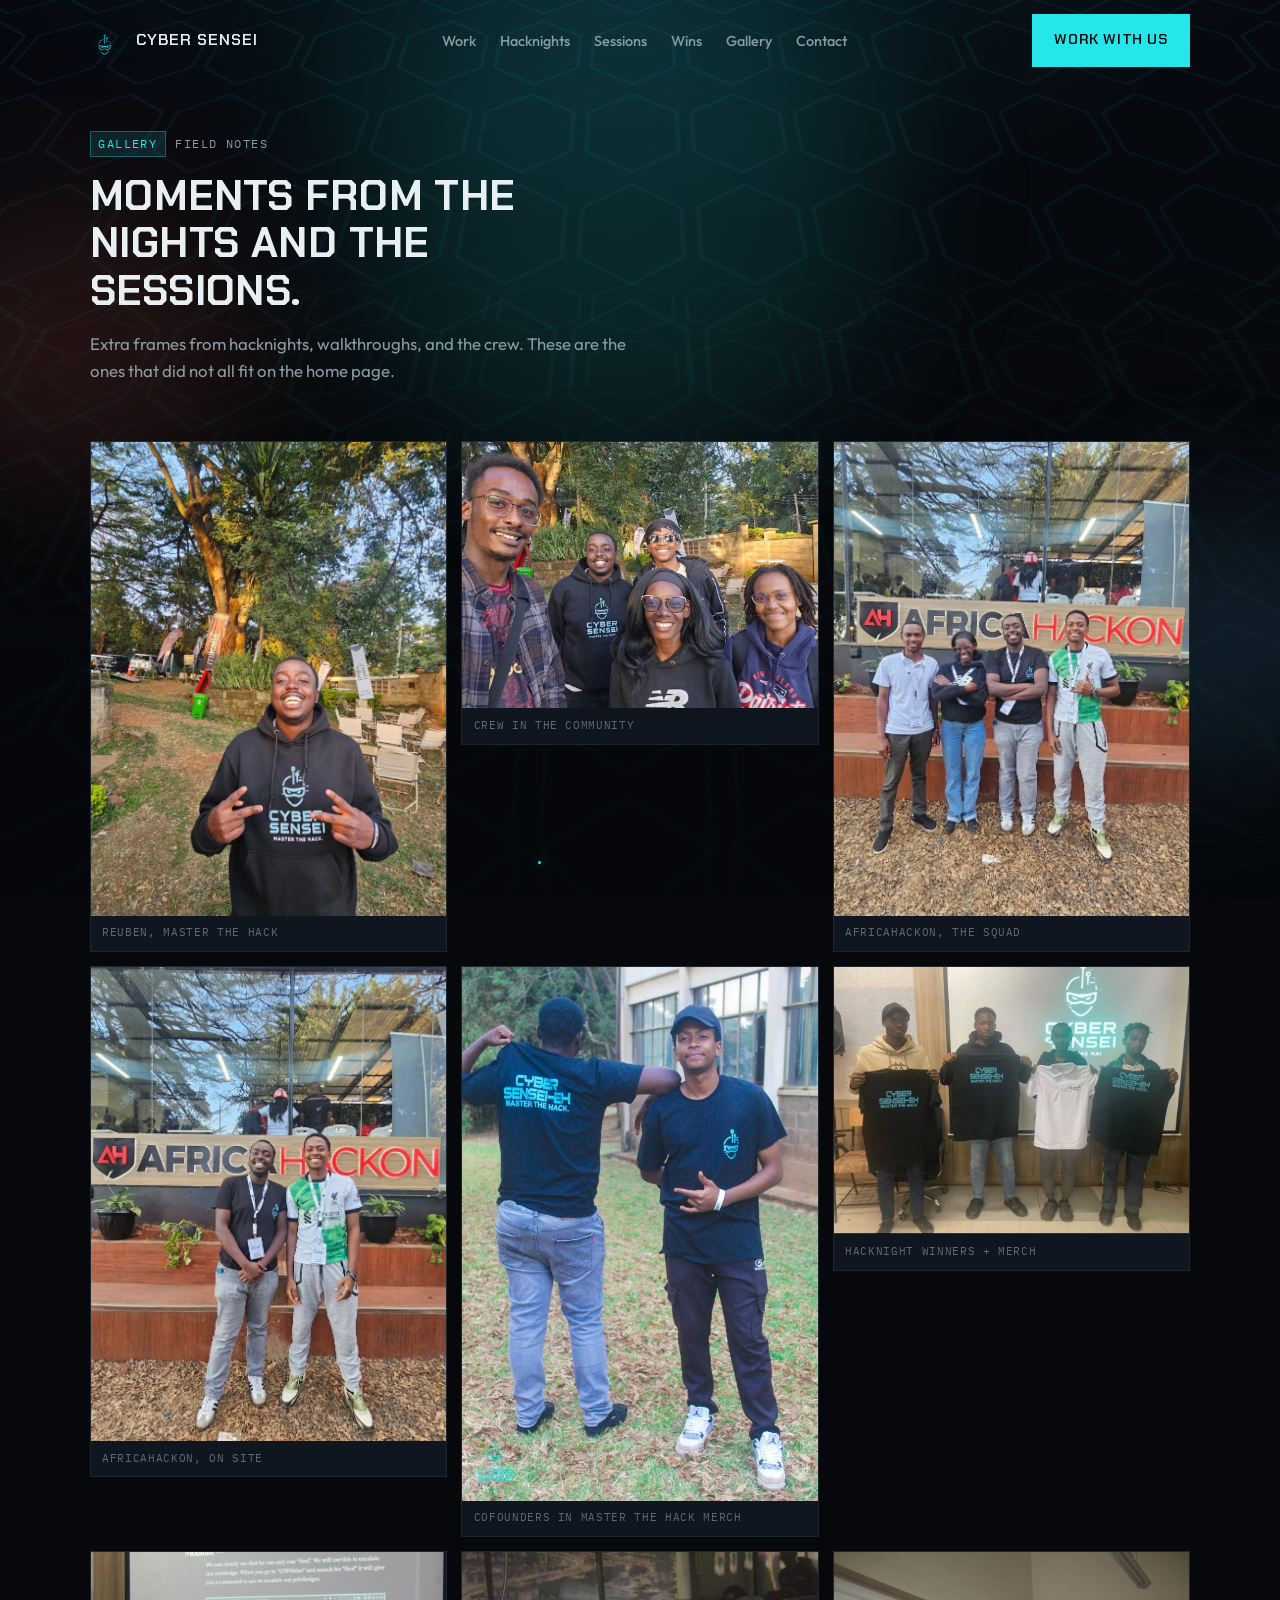
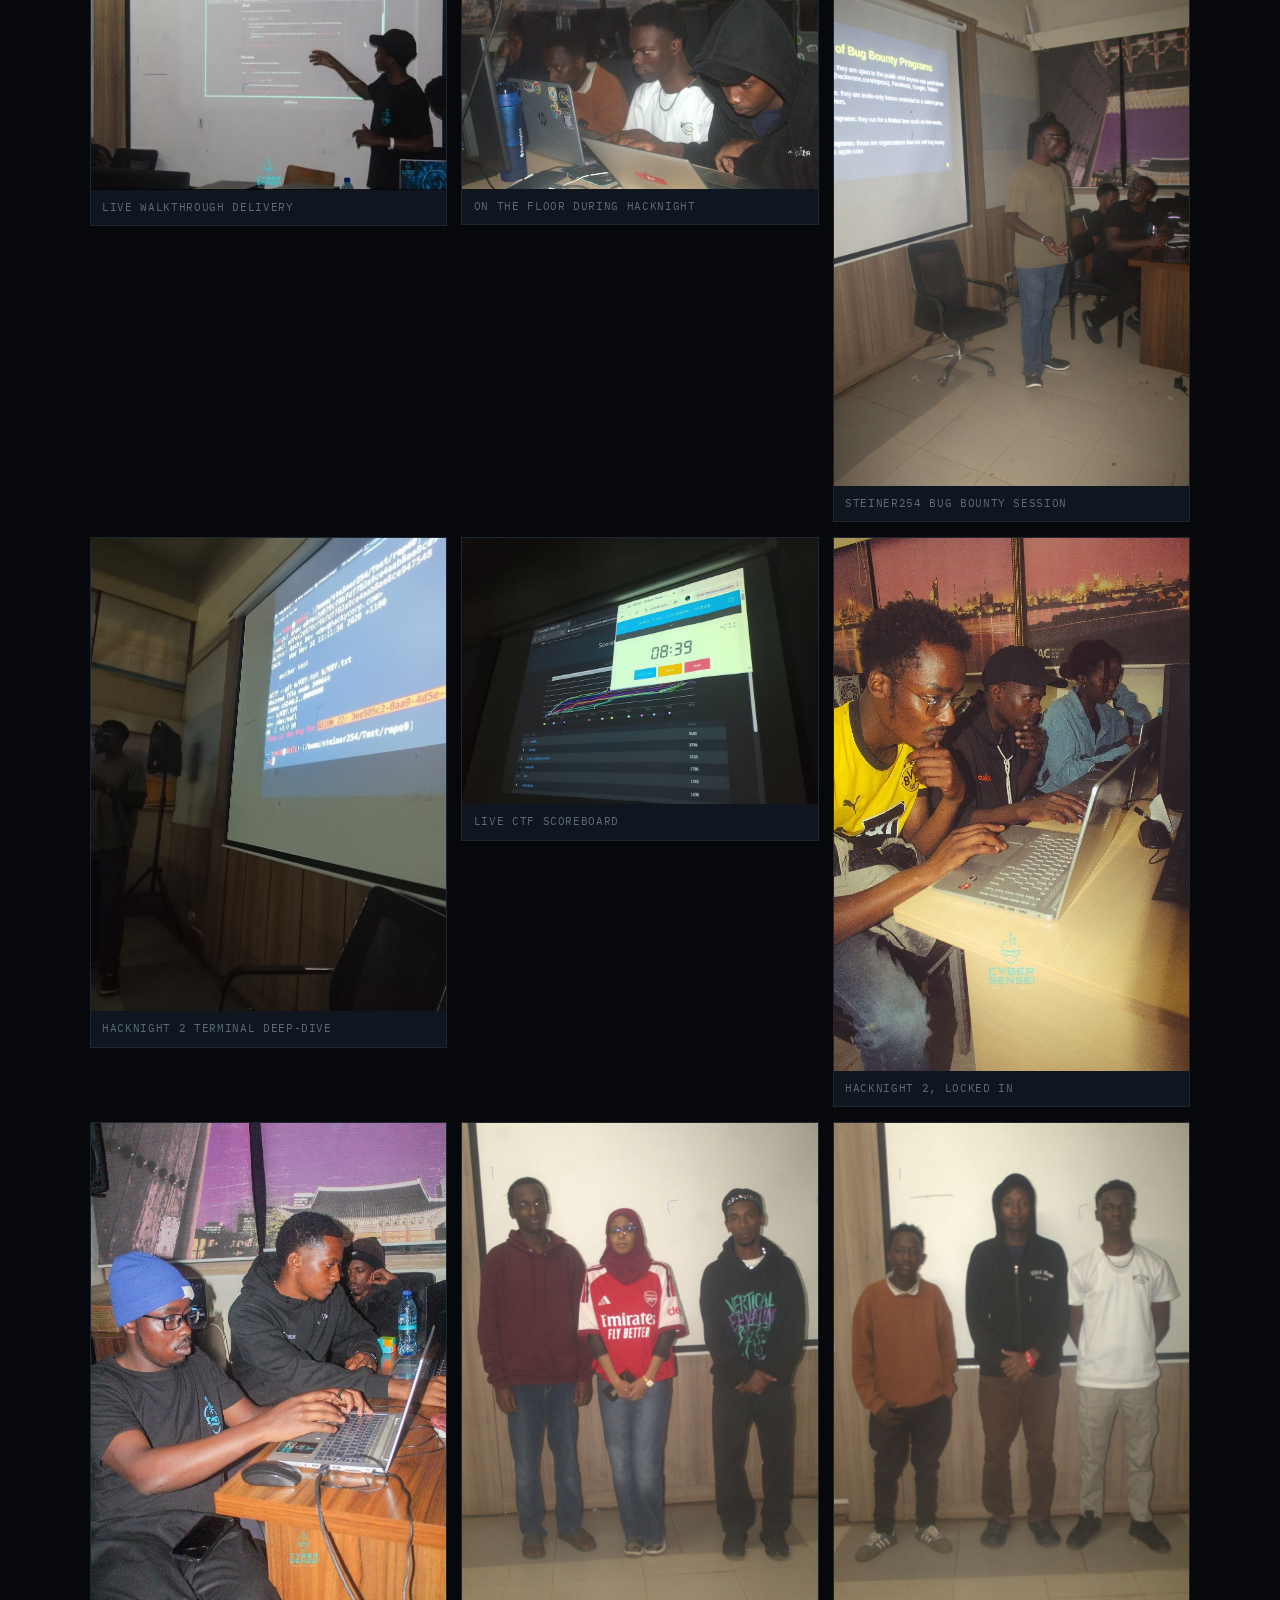
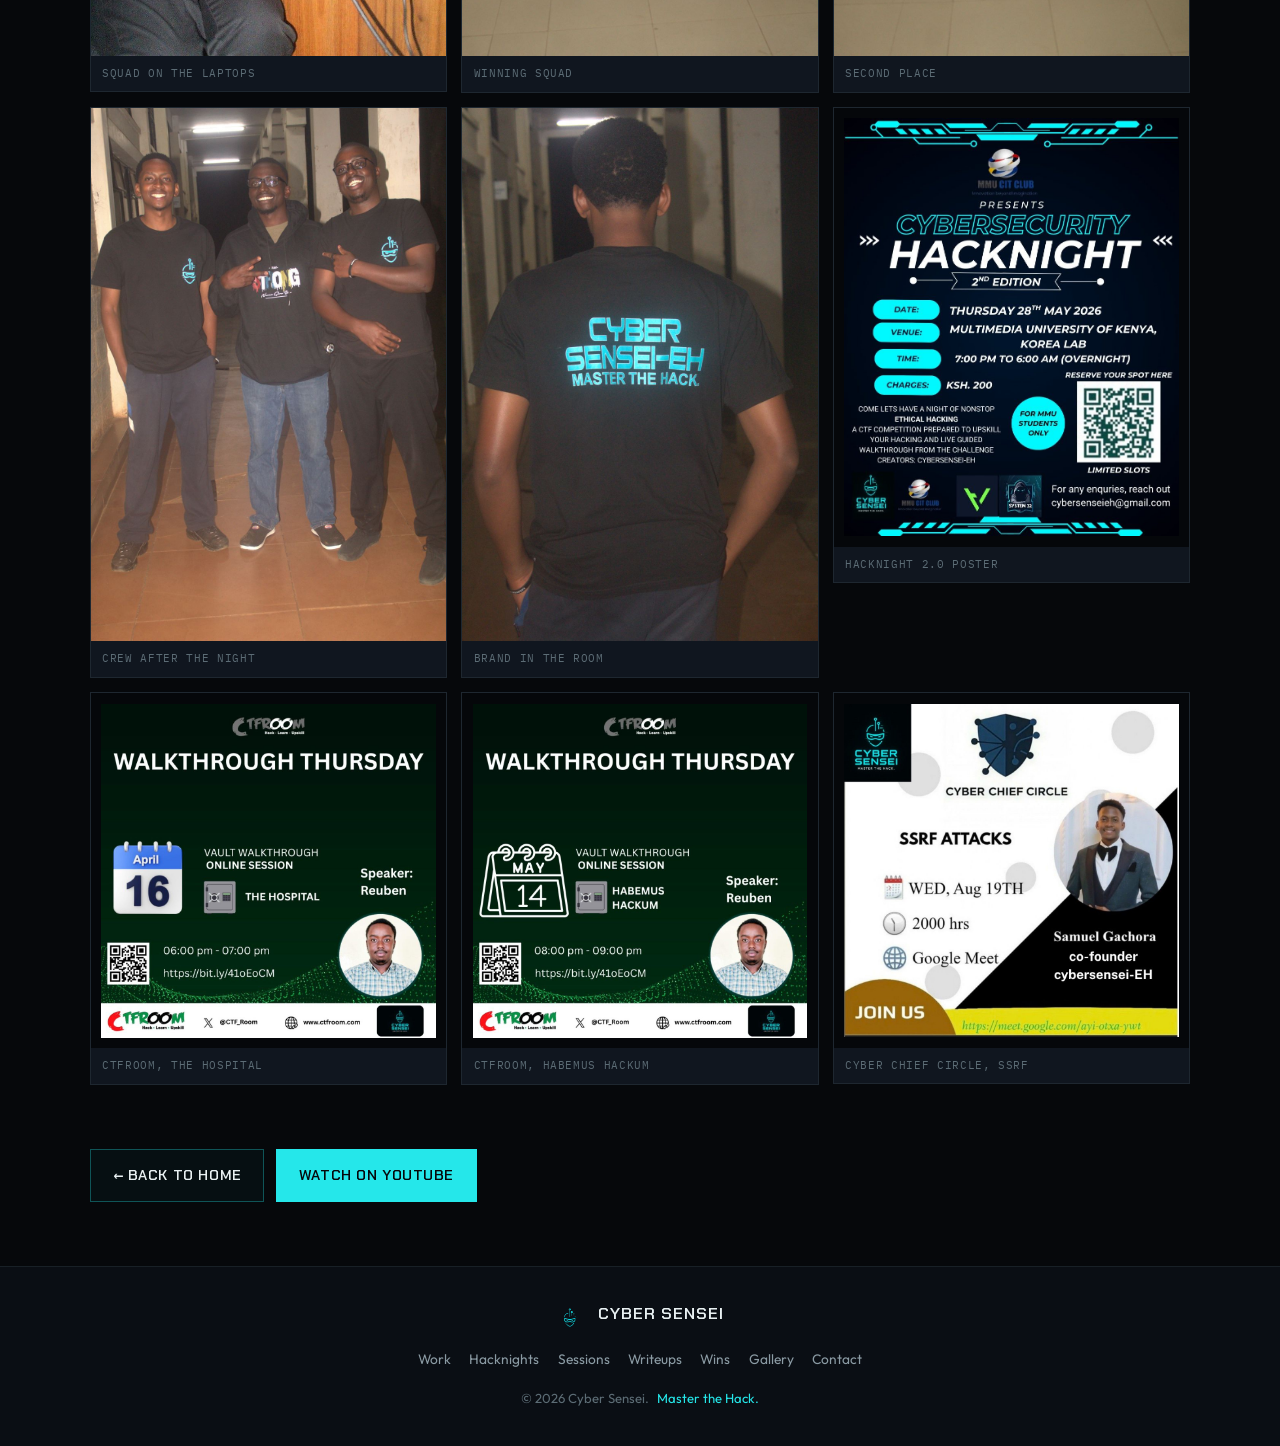
==== commit de6b5de9: "Rewrite dashed notes into plain sentences. Co-authored-by: Cursor <cursoragent@cursor.com>" ====
--- a/gallery/index.html
+++ b/gallery/index.html
@@ -62,7 +62,7 @@
         <p class="eyebrow"><span class="eyebrow-code">GALLERY</span> Field notes</p>
         <h1>Moments from the nights and the sessions.</h1>
         <p class="section-lede">
-          Extra frames from hacknights, walkthroughs, and the crew — the ones that
+          Extra frames from hacknights, walkthroughs, and the crew. These are the ones that
           did not all fit on the home page.
         </p>
       </div>
@@ -75,7 +75,7 @@
           <div class="gallery-frame">
             <img src="../assets/gallery/reuben-hoodie.jpg" alt="Reuben in Cyber Sensei hoodie" loading="lazy">
           </div>
-          <figcaption>Reuben — Master the Hack</figcaption>
+          <figcaption>Reuben, Master the Hack</figcaption>
         </figure>
 
         <figure class="gallery-item" data-reveal>
@@ -89,21 +89,21 @@
           <div class="gallery-frame">
             <img src="../assets/gallery/africahackon-group.jpg" alt="Team at AfricaHackon" loading="lazy">
           </div>
-          <figcaption>AfricaHackon — the squad</figcaption>
+          <figcaption>AfricaHackon, the squad</figcaption>
         </figure>
 
         <figure class="gallery-item" data-reveal>
           <div class="gallery-frame">
             <img src="../assets/gallery/africahackon-duo.jpg" alt="Duo at AfricaHackon sign" loading="lazy">
           </div>
-          <figcaption>AfricaHackon — on site</figcaption>
+          <figcaption>AfricaHackon, on site</figcaption>
         </figure>
 
         <figure class="gallery-item" data-reveal>
           <div class="gallery-frame">
             <img src="../assets/hacknight/cofounders.jpg" alt="Cyber Sensei cofounders in branded merch" loading="lazy">
           </div>
-          <figcaption>Cofounders — Master the Hack merch</figcaption>
+          <figcaption>Cofounders in Master the Hack merch</figcaption>
         </figure>
 
         <figure class="gallery-item" data-reveal>
@@ -131,14 +131,14 @@
           <div class="gallery-frame">
             <img src="../assets/hacknight/steiner254.jpg" alt="steiner254 presenting bug bounty" loading="lazy">
           </div>
-          <figcaption>steiner254 — bug bounty session</figcaption>
+          <figcaption>steiner254 bug bounty session</figcaption>
         </figure>
 
         <figure class="gallery-item" data-reveal>
           <div class="gallery-frame">
             <img src="../assets/hacknight/hn2-steiner-terminal.jpg" alt="Terminal demo during Hacknight 2" loading="lazy">
           </div>
-          <figcaption>Hacknight 2 — terminal deep-dive</figcaption>
+          <figcaption>Hacknight 2 terminal deep-dive</figcaption>
         </figure>
 
         <figure class="gallery-item" data-reveal>
@@ -152,7 +152,7 @@
           <div class="gallery-frame">
             <img src="../assets/hacknight/hn2-focus.jpg" alt="Focused students at Hacknight 2" loading="lazy">
           </div>
-          <figcaption>Hacknight 2 — locked in</figcaption>
+          <figcaption>Hacknight 2, locked in</figcaption>
         </figure>
 
         <figure class="gallery-item" data-reveal>
@@ -201,21 +201,21 @@
           <div class="gallery-frame">
             <img src="../assets/events/ctfroom-hospital.jpg" alt="CTFROOM The Hospital poster" loading="lazy">
           </div>
-          <figcaption>CTFROOM — The Hospital</figcaption>
+          <figcaption>CTFROOM, The Hospital</figcaption>
         </figure>
 
         <figure class="gallery-item gallery-item--poster" data-reveal>
           <div class="gallery-frame">
             <img src="../assets/events/ctfroom-habemus.jpg" alt="CTFROOM Habemus Hackum poster" loading="lazy">
           </div>
-          <figcaption>CTFROOM — Habemus Hackum</figcaption>
+          <figcaption>CTFROOM, Habemus Hackum</figcaption>
         </figure>
 
         <figure class="gallery-item gallery-item--poster" data-reveal>
           <div class="gallery-frame">
             <img src="../assets/events/cyber-chief-ssrf.jpg" alt="Cyber Chief Circle SSRF poster" loading="lazy">
           </div>
-          <figcaption>Cyber Chief Circle — SSRF</figcaption>
+          <figcaption>Cyber Chief Circle, SSRF</figcaption>
         </figure>
       </div>
     </section>
@@ -251,6 +251,6 @@
   </footer>
 
   <button class="to-top" id="toTop" aria-label="Back to top">↑</button>
-  <script src="../js/script.js?v=pages-1"></script>
+  <script src="../js/script.js?v=copy-1"></script>
 </body>
 </html>
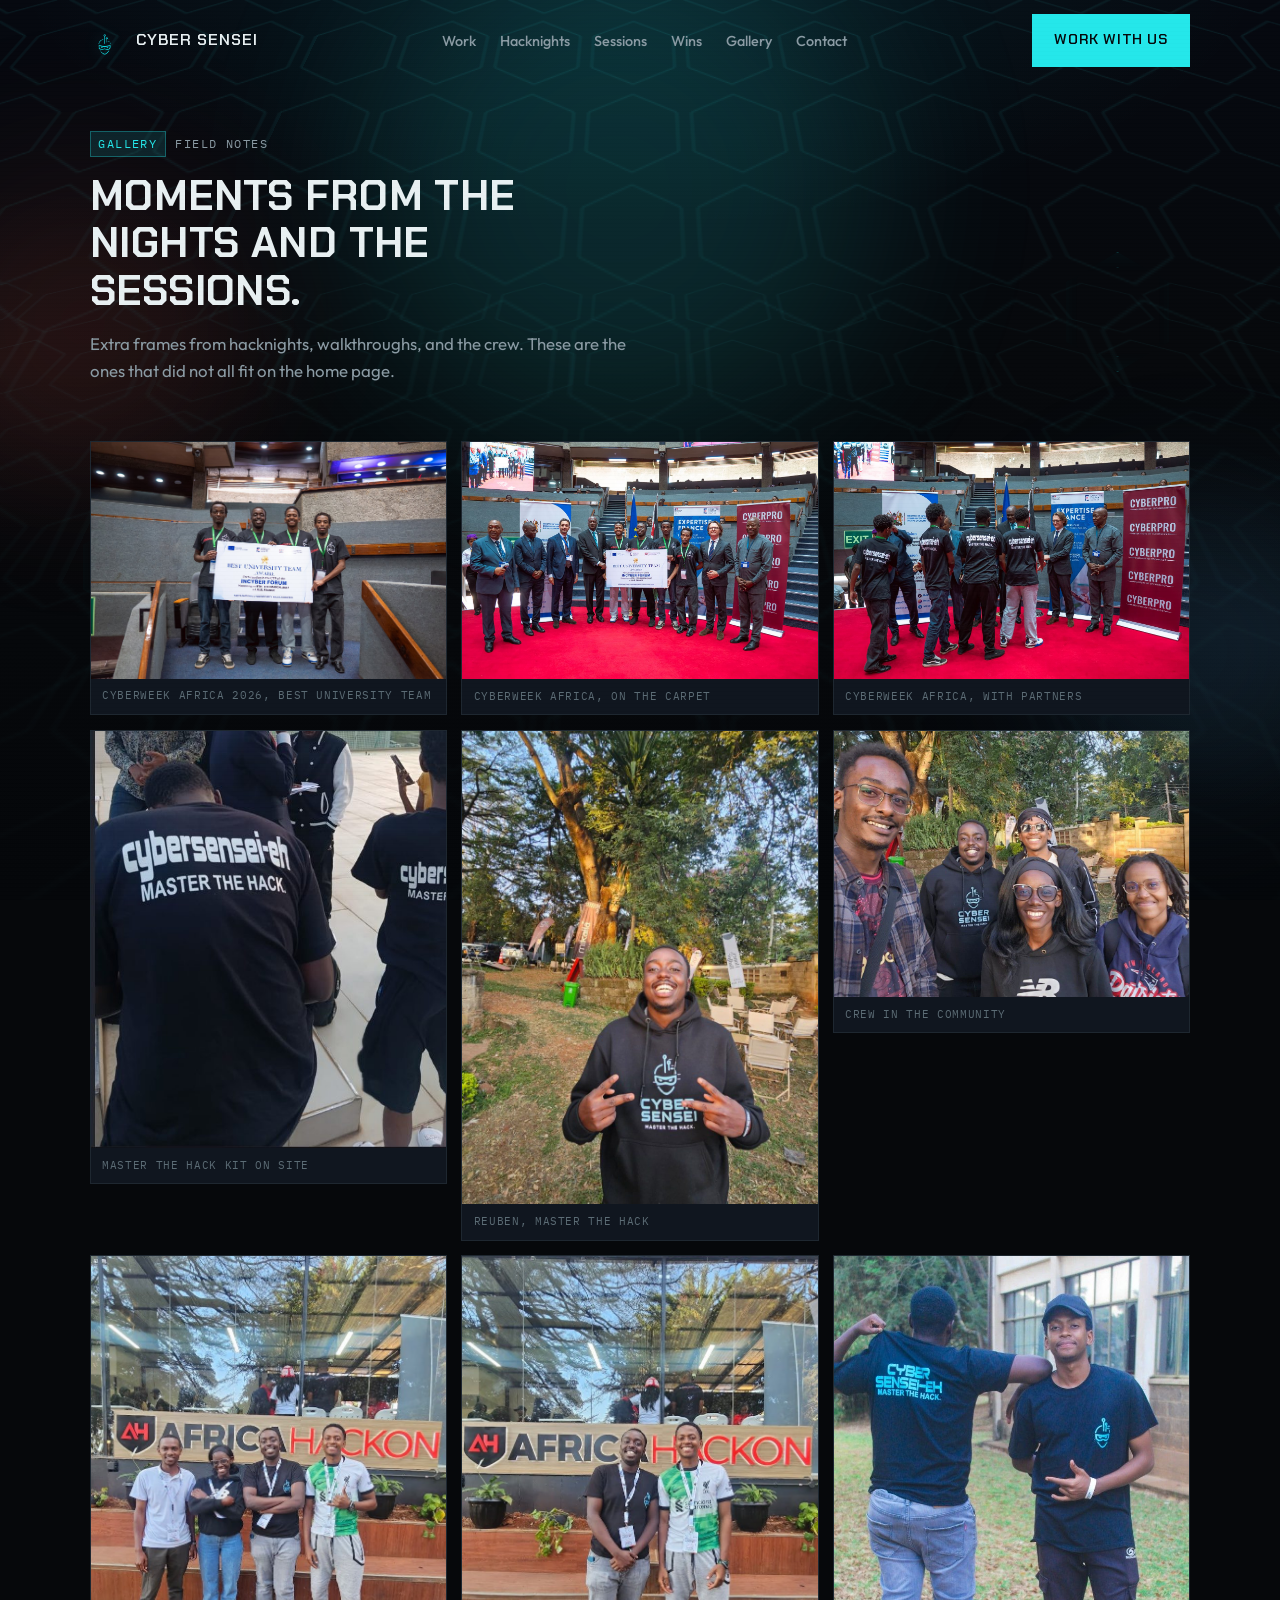
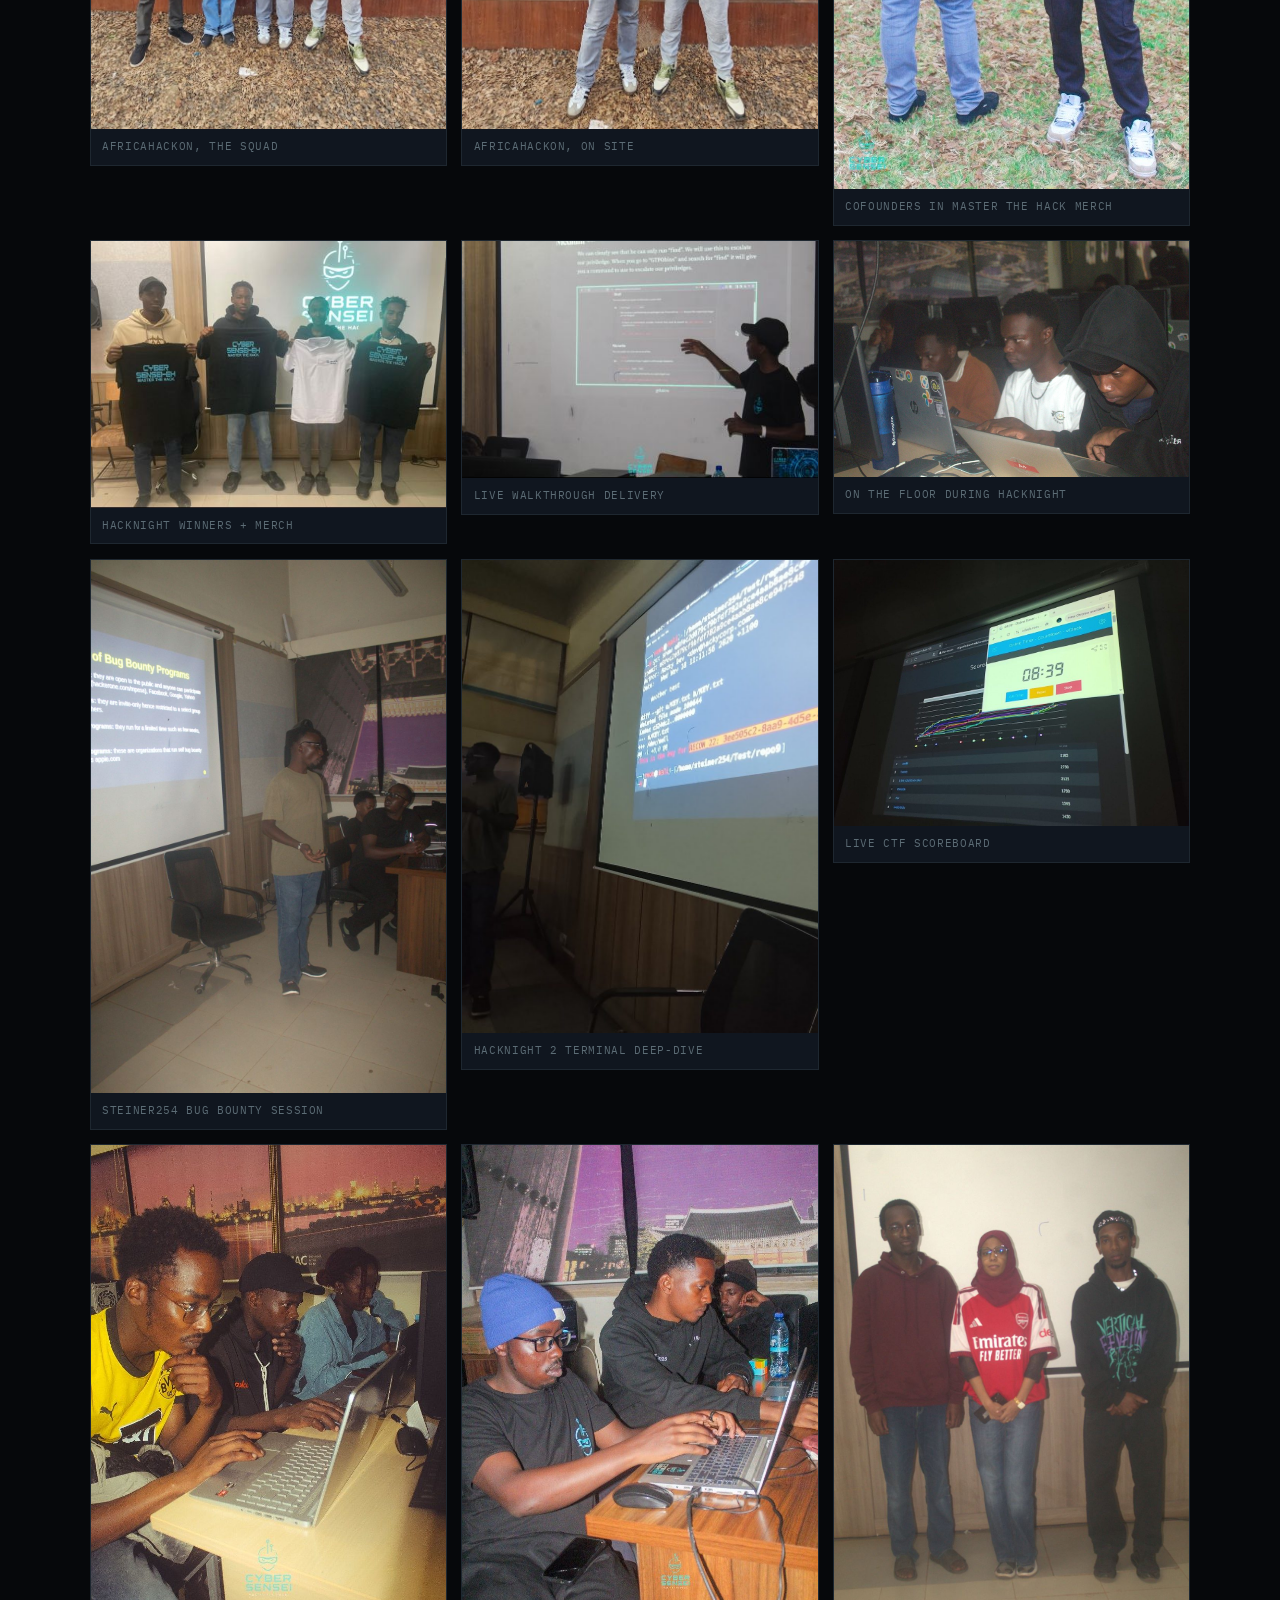
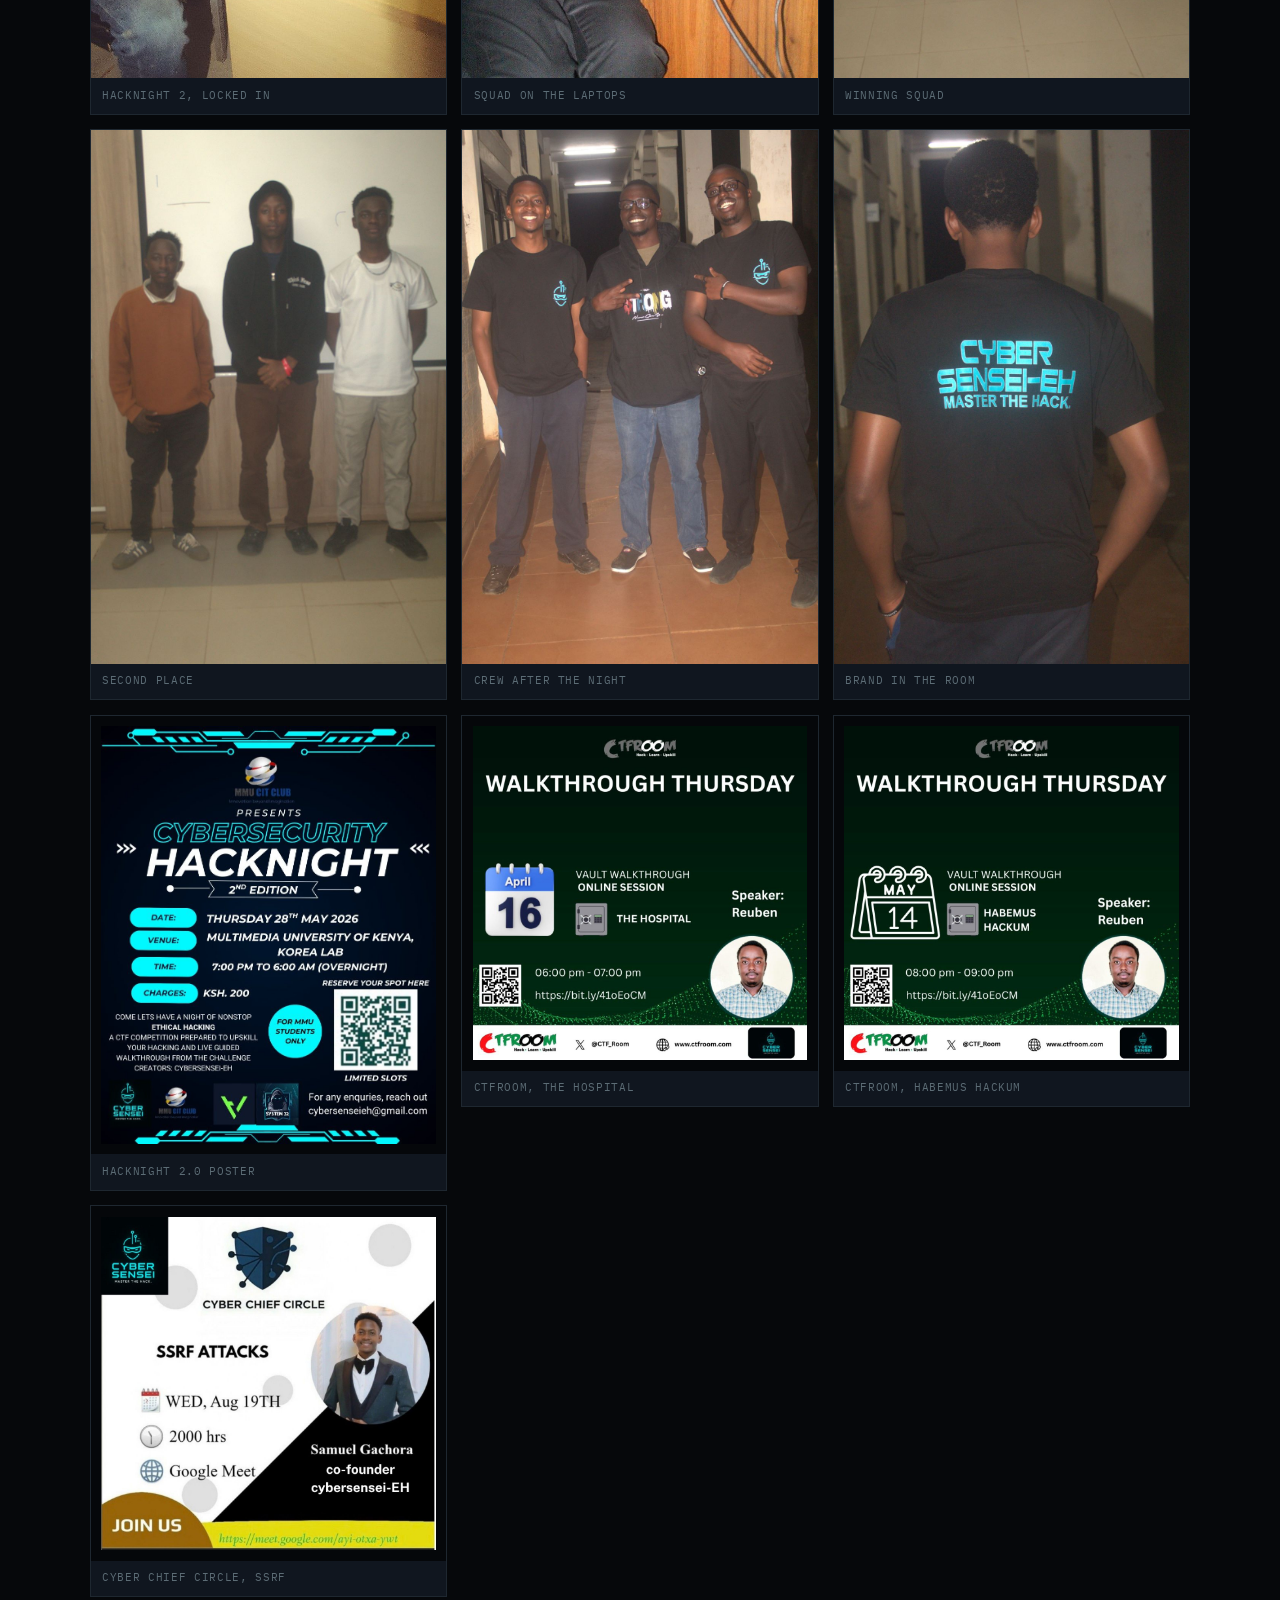
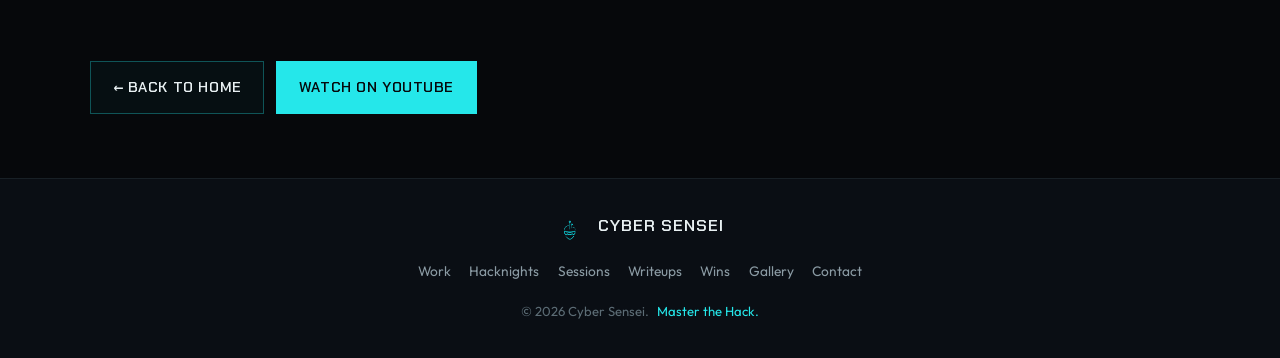
==== commit 035c565c: "Feature Cyberweek Africa 2026 as the Wins headline. Co-authored-by: Cursor <cursoragent@cursor.com>" ====
--- a/gallery/index.html
+++ b/gallery/index.html
@@ -10,7 +10,7 @@
   <link rel="preconnect" href="https://fonts.googleapis.com">
   <link rel="preconnect" href="https://fonts.gstatic.com" crossorigin>
   <link href="https://fonts.googleapis.com/css2?family=Chakra+Petch:wght@500;600;700&family=IBM+Plex+Mono:wght@400;500&family=Outfit:wght@400;500;600;700&display=swap" rel="stylesheet">
-  <link rel="stylesheet" href="../css/styles.css?v=pages-1">
+  <link rel="stylesheet" href="../css/styles.css?v=cyberweek-1">
 </head>
 <body class="page-gallery">
 
@@ -70,6 +70,34 @@
 
     <section class="gallery-grid-section">
       <div class="shell gallery-masonry">
+
+        <figure class="gallery-item" data-reveal>
+          <div class="gallery-frame">
+            <img src="../assets/gallery/cyberweek-2026-award.jpg" alt="Team sensei holding the Best University Team Award at Cyberweek Africa 2026" loading="lazy">
+          </div>
+          <figcaption>Cyberweek Africa 2026, Best University Team</figcaption>
+        </figure>
+
+        <figure class="gallery-item" data-reveal>
+          <div class="gallery-frame">
+            <img src="../assets/gallery/cyberweek-2026-podium.jpg" alt="Team sensei with officials and the award board" loading="lazy">
+          </div>
+          <figcaption>Cyberweek Africa, on the carpet</figcaption>
+        </figure>
+
+        <figure class="gallery-item" data-reveal>
+          <div class="gallery-frame">
+            <img src="../assets/gallery/cyberweek-2026-ceremony.jpg" alt="cybersensei-eh crew meeting Cyberweek Africa officials" loading="lazy">
+          </div>
+          <figcaption>Cyberweek Africa, with partners</figcaption>
+        </figure>
+
+        <figure class="gallery-item" data-reveal>
+          <div class="gallery-frame">
+            <img src="../assets/gallery/cyberweek-2026-kit.jpg" alt="cybersensei-eh Master the Hack team shirts at Cyberweek" loading="lazy">
+          </div>
+          <figcaption>Master the Hack kit on site</figcaption>
+        </figure>
 
         <figure class="gallery-item" data-reveal>
           <div class="gallery-frame">
--- a/css/styles.css
+++ b/css/styles.css
@@ -2540,6 +2540,144 @@
   color: var(--faint);
 }
 
+.wins-headline {
+  padding: 0.5rem 0 2.75rem;
+}
+
+.wins-headline-shell {
+  max-width: 920px;
+}
+
+.wins-headline-kicker {
+  display: inline-flex;
+  align-items: center;
+  gap: 0.55rem;
+  margin-bottom: 0.85rem;
+  font-family: var(--font-mono);
+  font-size: 0.72rem;
+  letter-spacing: 0.1em;
+  text-transform: uppercase;
+  color: var(--cyan);
+}
+
+.wins-headline-kicker span {
+  display: inline-block;
+  padding: 0.2rem 0.45rem;
+  border: 1px solid rgba(37, 231, 234, 0.45);
+  color: var(--ink);
+  background: var(--cyan);
+  letter-spacing: 0.08em;
+}
+
+.wins-headline h2 {
+  font-family: var(--font-display);
+  font-weight: 700;
+  font-size: clamp(1.85rem, 4.5vw, 2.85rem);
+  letter-spacing: 0.02em;
+  text-transform: uppercase;
+  line-height: 1.1;
+  margin: 0 0 0.55rem;
+  max-width: 16ch;
+}
+
+.wins-headline-result {
+  font-family: var(--font-mono);
+  font-size: 0.95rem;
+  color: var(--cyan-soft);
+  margin-bottom: 1.35rem;
+}
+
+.wins-headline-result strong {
+  color: var(--cyan);
+  font-weight: 500;
+}
+
+.wins-headline-hero {
+  margin: 0 0 1.35rem;
+}
+
+.wins-headline-hero img {
+  display: block;
+  width: 100%;
+  height: auto;
+  border: 1px solid var(--line);
+}
+
+.wins-headline-hero figcaption {
+  margin-top: 0.65rem;
+  font-family: var(--font-mono);
+  font-size: 0.68rem;
+  letter-spacing: 0.08em;
+  text-transform: uppercase;
+  color: var(--faint);
+}
+
+.wins-headline-blurb {
+  color: var(--muted);
+  font-size: 1.05rem;
+  line-height: 1.7;
+  max-width: 58ch;
+  margin-bottom: 1.1rem;
+}
+
+.wins-headline-meta {
+  display: flex;
+  flex-wrap: wrap;
+  gap: 0.45rem 1.1rem;
+  margin-bottom: 1.5rem;
+  font-family: var(--font-mono);
+  font-size: 0.7rem;
+  letter-spacing: 0.08em;
+  text-transform: uppercase;
+  color: var(--faint);
+}
+
+.wins-headline-strip {
+  display: grid;
+  grid-template-columns: 1.3fr 1.3fr 0.7fr;
+  gap: 0.75rem;
+  margin-bottom: 1.15rem;
+}
+
+.wins-headline-strip figure {
+  margin: 0;
+  min-width: 0;
+}
+
+.wins-headline-strip img {
+  display: block;
+  width: 100%;
+  height: 100%;
+  object-fit: cover;
+  aspect-ratio: 4 / 3;
+  border: 1px solid var(--line);
+}
+
+.wins-headline-strip figure:last-child img {
+  object-fit: contain;
+  object-position: top center;
+  background: #0a0c10;
+  aspect-ratio: 3 / 4;
+}
+
+.wins-headline-strip figcaption {
+  margin-top: 0.45rem;
+  font-family: var(--font-mono);
+  font-size: 0.62rem;
+  letter-spacing: 0.08em;
+  text-transform: uppercase;
+  color: var(--faint);
+}
+
+.wins-headline-team {
+  font-family: var(--font-mono);
+  font-size: 0.72rem;
+  letter-spacing: 0.06em;
+  text-transform: uppercase;
+  color: var(--muted);
+  line-height: 1.55;
+}
+
 .wins-lane {
   padding: 0.5rem 0 1rem;
 }
@@ -2697,6 +2835,17 @@
   margin-top: 1.5rem;
 }
 
+@media (max-width: 800px) {
+  .wins-headline-strip {
+    grid-template-columns: 1fr 1fr;
+  }
+
+  .wins-headline-strip figure:last-child {
+    grid-column: 1 / -1;
+    max-width: 220px;
+  }
+}
+
 @media (max-width: 640px) {
   .wins-lane .wins-shell::before {
     left: 0.95rem;
@@ -2717,6 +2866,14 @@
   .win-head {
     flex-direction: column;
     align-items: flex-start;
+  }
+
+  .wins-headline-strip {
+    grid-template-columns: 1fr;
+  }
+
+  .wins-headline-strip figure:last-child {
+    max-width: 180px;
   }
 }
 
